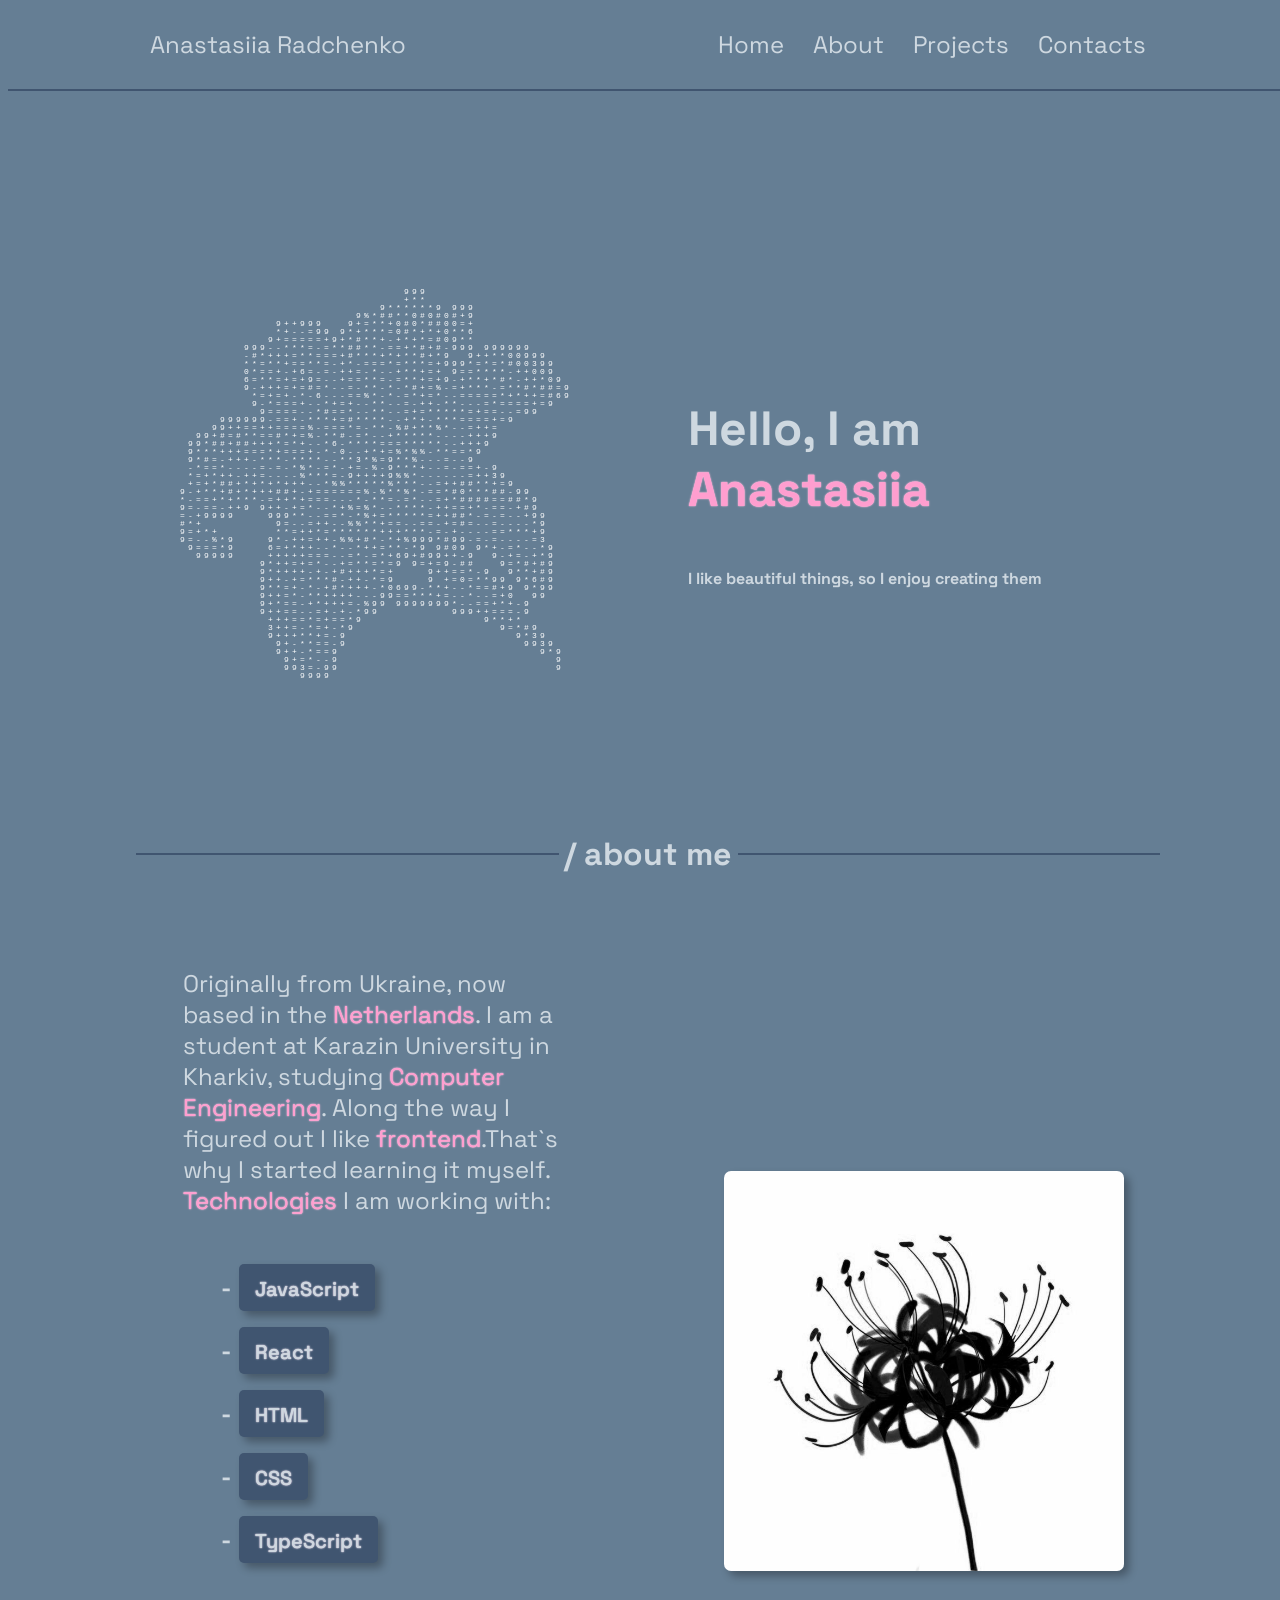
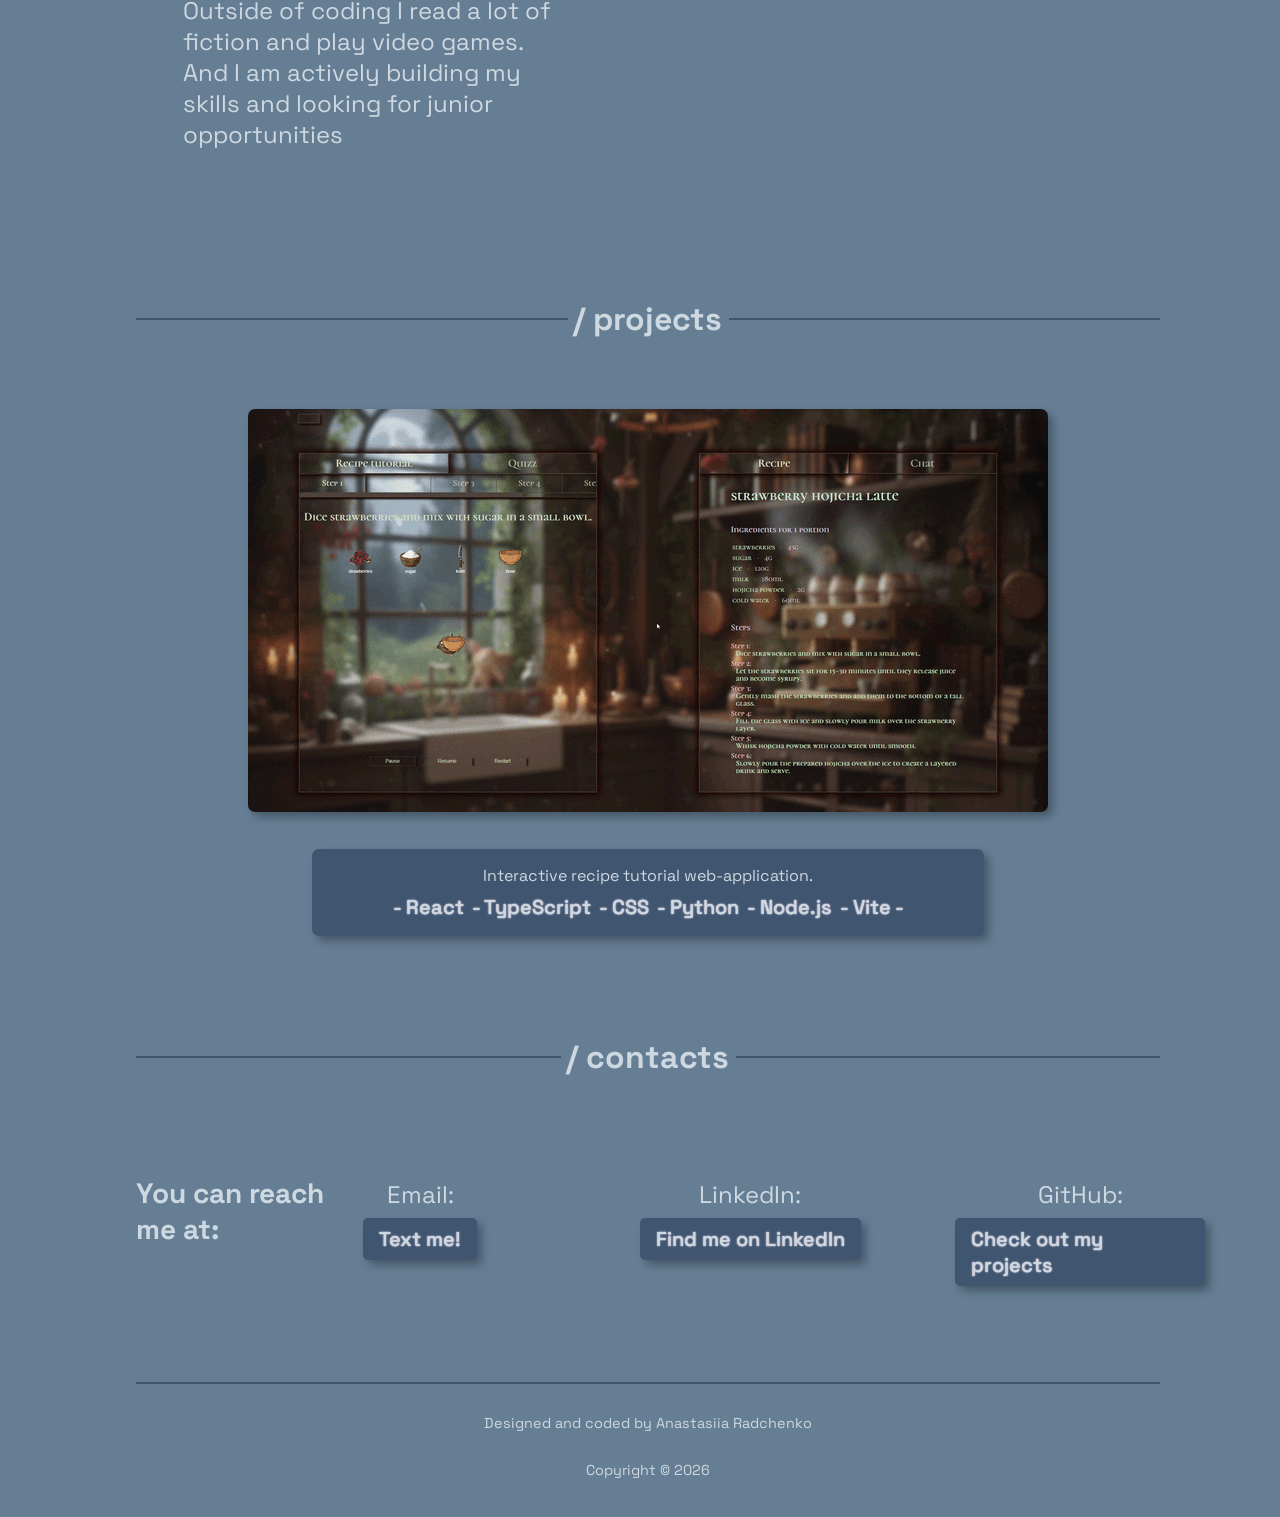
==== index.html @ d1edc405 "rename main.html to index.html for hosting" ====
<!DOCTYPE html>
<html lang="en">
<head>
    <meta charset="UTF-8">
    <meta name="viewport" content="width=device-width, initial-scale=1.0">
    <title>Anastasiia</title>
    <link rel="stylesheet" href="/styles.css">
    <link rel="preconnect" href="https://fonts.googleapis.com">
    <link rel="preconnect" href="https://fonts.gstatic.com" crossorigin>
    <link href="https://fonts.googleapis.com/css2?family=Space+Grotesk:wght@300..700&display=swap" rel="stylesheet">
</head>
<body>
    <div class="navigation">
        <nav class="navbar">
            <ul>
                <li class="name"><a href="./main.html">Anastasiia Radchenko</a></li>
                <li><a href="#home">Home</a></li>
                <li><a href="#about">About</a></li>
                <li><a href="#projects">Projects</a></li>
                <li><a href="#contacts">Contacts</a></li>
            </ul>
        </nav>
    </div>

    <div class="app">
        <div class="home" id="home">
            <div class="home-something">
                <canvas id="myCanvas" class="canvas" style="width: 400px; height: 400px; cursor: crosshair; touch-action: none" width="400" height="400"></canvas>
            </div>
            <div class="home-intro">
                <h1>Hello, I am <span class="highlight">Anastasiia</span></h1>
                <p>I like beautiful things, so I enjoy creating them</p>
            </div>
        </div>

        <div id="about" class="about">
            <div class="section-name">
                <h1>/ about me</h1>
            </div>
            <div class="about-content">
                <div class="about-text">
                    <p>Originally from Ukraine, now based in the <span class="highlight">Netherlands</span>. I am a student at Karazin University
                    in Kharkiv, studying <span class="highlight">Computer Engineering</span>.
                    Along the way I figured out I like <span class="highlight">frontend</span>.That`s why I started learning it myself.
                    <span class="highlight">Technologies</span> I am working with:
                    <ul class="techs">
                        <li><span class="dash">-</span><span class="tech-span"><span class="highlight-subtle">JavaScript</span></span></li>
                        <li><span class="dash">-</span><span class="tech-span"><span class="highlight-subtle">React</span></span></li>
                        <li><span class="dash">-</span><span class="tech-span"><span class="highlight-subtle">HTML</span></span></li>
                        <li><span class="dash">-</span><span class="tech-span"><span class="highlight-subtle">CSS</span></span></li>
                        <li><span class="dash">-</span><span class="tech-span"><span class="highlight-subtle">TypeScript</span></span></li>
                    </ul>
                    Outside of coding I read a lot of fiction and play video games.
                    And I am actively building my skills and looking for junior opportunities</p>
                </div>
                <div class="about-photo-container">
                    <img src="/examplephoto.jpg" alt="Photo of Anastasiia" class="about-photo">
                </div>
            </div>
        </div>

        <div id="projects" class="projects">
            <div class="section-name">
                <h1>/ projects</h1>
            </div>
            <div class="card-container">
                <div class="media-carousel">
                    <img src="/project1.gif" alt="Project 1" class="project-media" onClick="openGithubProject()">
                </div>
                <div class="project-card">
                    <span class="project-title">Interactive recipe tutorial web-application.</span>
                    <div class="used-techs">
                        <span class="highlight-subtle">- React</span>
                        <span class="highlight-subtle">- TypeScript</span>
                        <span class="highlight-subtle">- CSS</span>
                        <span class="highlight-subtle">- Python</span>
                        <span class="highlight-subtle">- Node.js</span>
                        <span class="highlight-subtle">- Vite -</span>
                    </div>  
                </div>
            </div>
        </div>

        <div id="contacts" class="contacts">
            <div class="section-name">
                <h1>/ contacts</h1>
            </div>
            <div class="contact-info">
                <h3>You can reach me at:</h3>
                <ul class="contact-list">
                    <li>Email: <span class="highlight-subtle" onClick="openEmail()">Text me!</span></li>
                    <li>LinkedIn: <span class="highlight-subtle" onClick="openLinkedin()">Find me on LinkedIn</span></li>
                    <li>GitHub: <span class="highlight-subtle" onClick="openGithub()">Check out my projects</span></li>
                </ul>
            </div>
        </div>
        <div class="footer">
            <div class="footer-content">
                <p>Designed and coded by Anastasiia Radchenko</p>
                <p>Copyright © 2026</p>
            </div>
        </div>
    </div>

    <script src="/canvas.js"></script>
    <script src="/script.js"></script>
</body>
</html>
---- styles.css ----
body {
    display: flex;
    justify-content: center;
    width: 100%;
    background-color: rgb(101, 126, 148);
    color: rgb(206, 216, 224);
    overflow-y: auto;
    overflow-x: hidden;
    font-family: 'Space Grotesk', sans-serif;
}

html {
    scroll-behavior: smooth;
}

.app {
    display: flex;
    flex-direction: column;
    width: 80%;
    padding-top: 70px;
}

.navbar {
    display: flex;
    flex-direction: row;
    justify-content: center;
    background-color:  rgb(101, 126, 148);
}

.navigation {
    justify-content: center;
    position: fixed;
    min-width: 100%;
    top: 0;
    z-index: 1000;
    margin-top: 0;
    border-bottom: solid rgb(64, 85, 112) 2px;
}

ul {
  list-style-type: none;
  margin: 0;
  padding: 1rem 0;
  display: flex;
  justify-content: center;
  width: 80%;
  margin: 0 auto;
}

ul li a {
    display: block;
    color: rgb(206, 216, 224);
    padding: 0.8rem 0.9rem;
    text-decoration: none;
    font-size: 1.5rem;
}

ul li a:hover {
    color: rgb(62, 88, 109);
}

li.name {
    margin-right: auto;
}

li.name a{
    display: flex;
    justify-content: flex-start;
    color: rgb(206, 216, 224);
}

.section-name {
    width: 100%;
    margin-bottom: 3rem;
    margin-top: 5rem;
}

.section-name h1 {
    display: flex;
    align-items: center;
}

.section-name h1::before{
    content: "";
    flex: 1;
    border-top: solid rgb(64, 85, 112) 2px;
    margin-right: 5px;
}

.section-name h1::after{
    content: "";
    flex: 1;
    border-top: solid rgb(64, 85, 112) 2px;
    margin-left: 7px;
}

.home {
    display: grid;
    grid-template-columns: 1fr 1fr;
    column-gap: 5rem;
    flex-direction: row;
    margin-top: 10rem;
    align-items: center;
    min-height: 55vh;
}

.home h1 {
    font-size: 3rem;
    font-weight: 900;
}

.home-intro {
    display: flex;
    flex-direction: column;
    align-items: start;
    justify-content: center;
    font-weight: 700;
}

.home-something {
    display: flex;
    justify-content: center;
    align-items: center;
}

.about {
    display: flex;
    justify-content: center;
    flex-direction: column;
    align-items: center;
}

.about-content {
    display: grid;
    grid-template-columns: 1fr;
    row-gap: 1.5rem;
    width: 100%;
    align-items: center;
}

.about-text {
    display: flex;
    order: 1; 
    width: 100%; 
    flex-direction: column;
    align-items: center;
    justify-content: center;
    font-size: 1.5rem;
    margin: 0 auto;
}

.about-photo-container {
    order: -1; 
    width: 100%;
    display: flex;
    justify-content: center;    
    align-items: center;
}

.about-photo {
    width: 100%;
    max-width: 400px;
    height: auto;
    aspect-ratio: 1 / 1;
    border-radius: 7px;
    box-shadow: 5px 5px 8px rgba(0, 0, 0, 0.3);
}

.about-photo:hover {
    transform: scale(1.05);
    transition: transform 0.3s ease;
}

.techs {
    display: flex;
    flex-direction: column;
    justify-content: center;
    flex-wrap: wrap;
    margin-top: 0.5rem;
}

.techs li {
    margin-bottom: 1rem;
    display: flex;
    flex-direction: row;
}

.tech-span {
    background-color: rgb(64, 85, 112);
    padding: 0.5rem 1rem;
    border-radius: 5px;
    box-shadow: 5px 5px 8px rgba(0, 0, 0, 0.3);
}

.dash {
    font-weight: 900;
    background-color: transparent;
    display: flex;
    align-items: center;
    margin-right: 0.5rem;
}

.card-container {
    display: flex;
    flex-direction: column;
    gap: 2rem;
    justify-content: center;
    align-items: center;
}

.projects {
    display: flex;
    flex-direction: column;
    align-items: center;
    justify-content: flex-end;
}

.project-card {
    width: 80%;
    height: auto;
    background-color: rgb(64, 85, 112);
    border-radius: 7px;
    box-shadow: 5px 5px 8px rgba(0, 0, 0, 0.3);
    padding: 1rem;
    display: flex;
    align-items: center;
    flex-direction: column;
}

.project-media {
    width: 100%;
    border-radius: 7px;
    box-shadow: 5px 5px 8px rgba(0, 0, 0, 0.3);
}

.project-media:hover {
    transform: scale(1.05);
    transition: transform 0.3s ease;
    cursor: pointer;
}

.used-techs {
    display: flex;
    flex-direction: row;
    flex-wrap: wrap;
    gap: 0.5rem;
    justify-content: center;
    margin-top: 0.5rem;
}

.contacts {
    display: flex;
    flex-direction: column;
    align-items: center;
    justify-content: center;
    width: 100%;
    margin-bottom: 5rem;
}

.contact-info {
    display: flex;
    font-size: 1.5rem;
}

.contact-list {
    display: flex;
    flex-direction: row;
    gap: 5rem;
    justify-content: center;
    margin-top: 1rem;
}

.contact-list li {
    display: flex;
    flex-direction: column;
    align-items: center;
    min-width: 250px;
}

.contact-list li span {
    background-color: rgb(64, 85, 112);
    padding: 0.5rem 1rem;
    border-radius: 5px;
    box-shadow: 5px 5px 8px rgba(0, 0, 0, 0.3);
    margin-top: 0.5rem;
    cursor: pointer;
}

.contact-list li span:hover {
    transform: scale(1.05);
    transition: transform 0.3s ease;
}

.footer {
    display: flex;
    flex-direction: column;
    align-items: center;
    font-size: 0.9rem;
    border-top: solid rgb(64, 85, 112) 2px;
}

.footer-content {
    display: flex;
    flex-direction: column;
    align-items: center;
    padding: 1rem 0;
}

.canvas {
    background-color: transparent;
}

.highlight {
    color: rgb(255, 158, 207);
    text-shadow: 0 0 2px rgb(255, 187, 221), 0 0 1px rgb(255, 187, 221);
}

.highlight-subtle {
    color: rgb(206, 216, 224);
    text-shadow: 0 0 2px rgb(211, 221, 229), 0 0 1px rgb(255, 187, 221);
    font-weight: 500;
    font-size: 1.25rem;
}

@media (max-width: 768px) {
  .app {
    width: 90%;
  }

  .home {
    grid-template-columns: 1fr;
    row-gap: 2rem;
    margin-top: 6rem;
    min-height: auto; 
  }

  ul {
    width: 95%;
    flex-wrap: wrap;
    gap: 0.3rem;
  }

  ul li a {
    padding: 0.5rem 0.5rem;
    font-size: 1.1rem;
  }

  .home h1 {
    font-size: 2.2rem;
  }

  .contact-list {
    flex-direction: column;
    gap: 1.5rem;
  }

  .contact-list li {
    min-width: auto;
    width: 100%;
  }

  .contact-info {
    font-size: 1.2rem;
    text-align: center;
  }
}

@media (max-width: 480px) {

  .app {
    width: 92%;
    padding-top: 60px;
  }

  ul {
    width: 95%;
    flex-wrap: wrap;
    gap: 0.3rem;
  }

  ul li a {
    padding: 0.5rem 0.5rem;
    font-size: 1rem;
  }

  .home h1 {
    font-size: 1.7rem;
  }

  .project-card {
    width: 92%;
    padding: 0.75rem;
  }

  .contact-list {
    flex-direction: column;
    gap: 1.5rem;
  }

  .contact-list li {
    min-width: auto;
    width: 100%;
  }

  .contact-info {
    font-size: 1.1rem;
    text-align: center;
  }
}

@media (min-width: 1200px) {

  .about-content {
    grid-template-columns: 1fr 1fr;
    column-gap: 5rem;
    row-gap: 0;
  }

  .about-text {
    order: 0;
    grid-column: 1;
    width: 80%;
    margin: 0 auto;
  }

  .about-photo-container {
    order: 0;
    grid-column: 2;
  }

  .about-photo {
    width: 400px;
    height: 400px;
  }
}
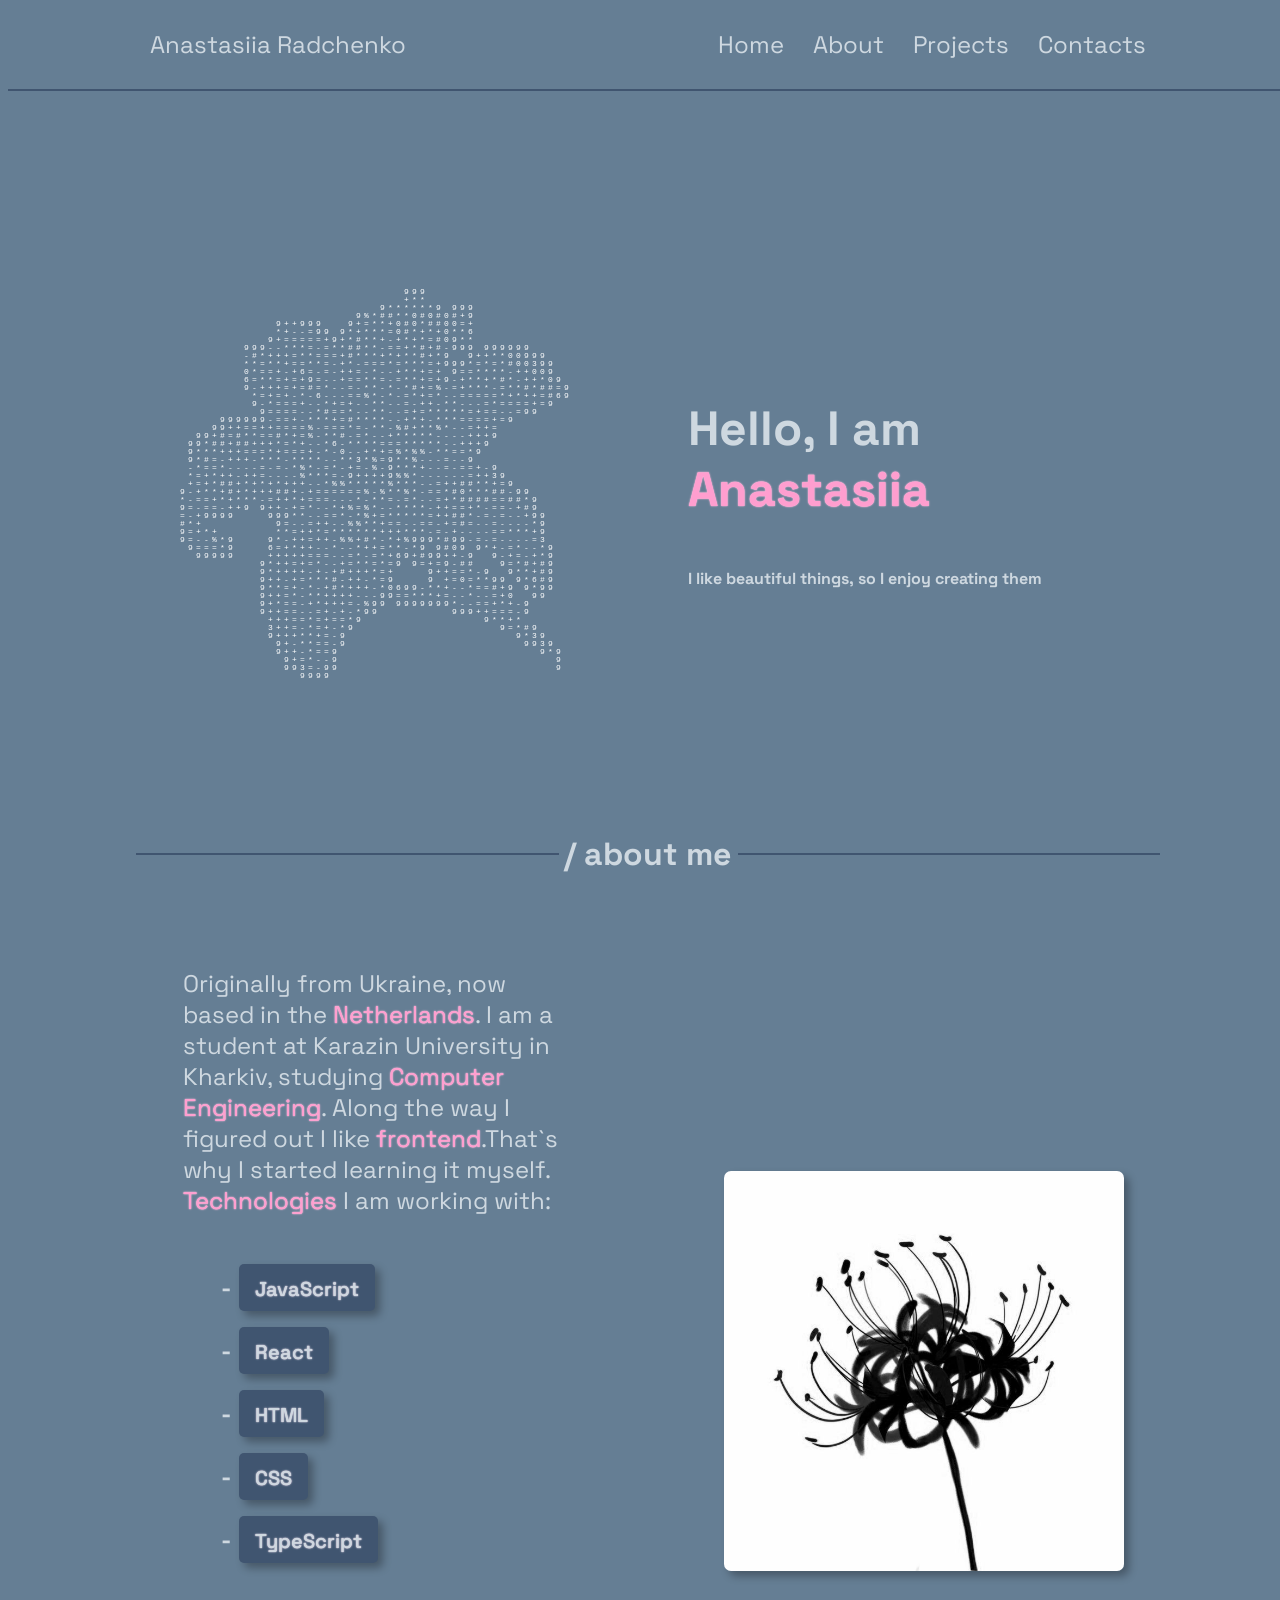
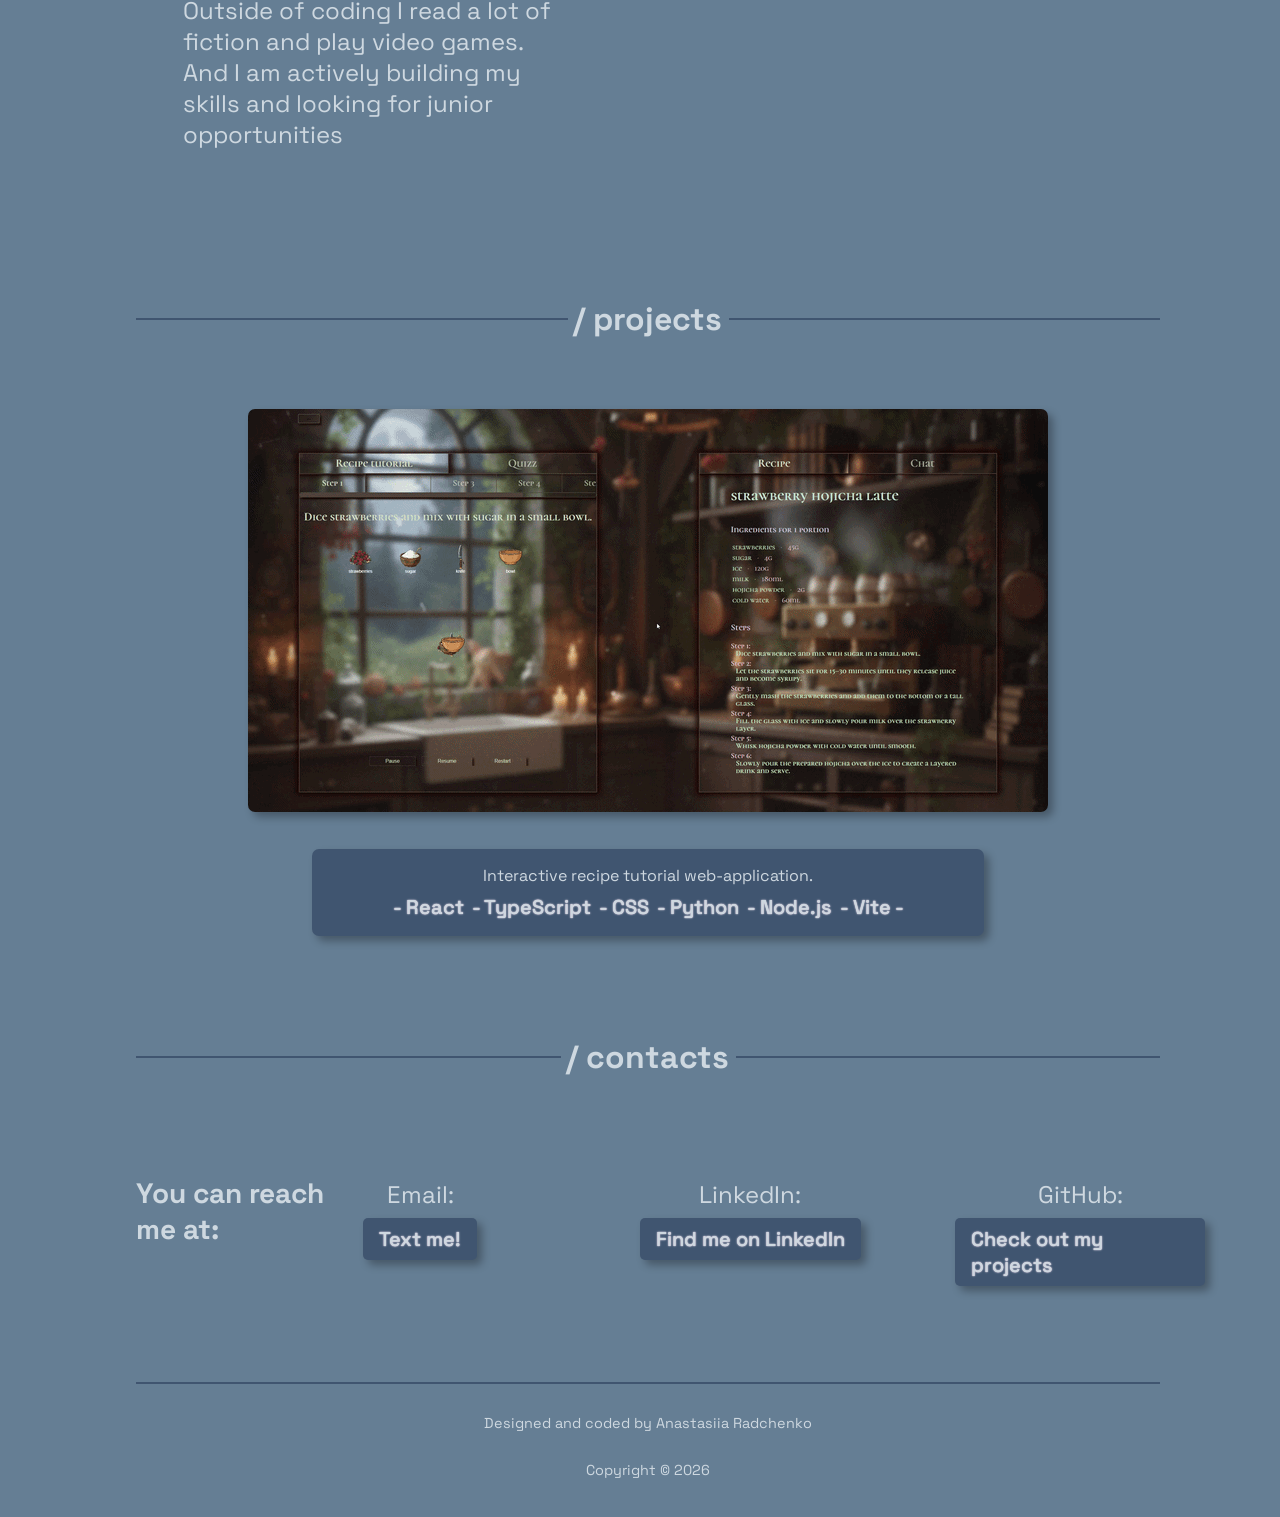
==== commit e7772e0a: "fix mobile scroll blocked by canvas, add touch support, fix NaN bug" ====
--- a/index.html
+++ b/index.html
@@ -13,7 +13,7 @@
     <div class="navigation">
         <nav class="navbar">
             <ul>
-                <li class="name"><a href="./main.html">Anastasiia Radchenko</a></li>
+                <li class="name"><a href="./index.html">Anastasiia Radchenko</a></li>
                 <li><a href="#home">Home</a></li>
                 <li><a href="#about">About</a></li>
                 <li><a href="#projects">Projects</a></li>
@@ -25,7 +25,7 @@
     <div class="app">
         <div class="home" id="home">
             <div class="home-something">
-                <canvas id="myCanvas" class="canvas" style="width: 400px; height: 400px; cursor: crosshair; touch-action: none" width="400" height="400"></canvas>
+                <canvas id="myCanvas" class="canvas" style="width: min(400px, 85vw); height: min(400px, 85vw); cursor: crosshair;" width="400" height="400"></canvas>
             </div>
             <div class="home-intro">
                 <h1>Hello, I am <span class="highlight">Anastasiia</span></h1>
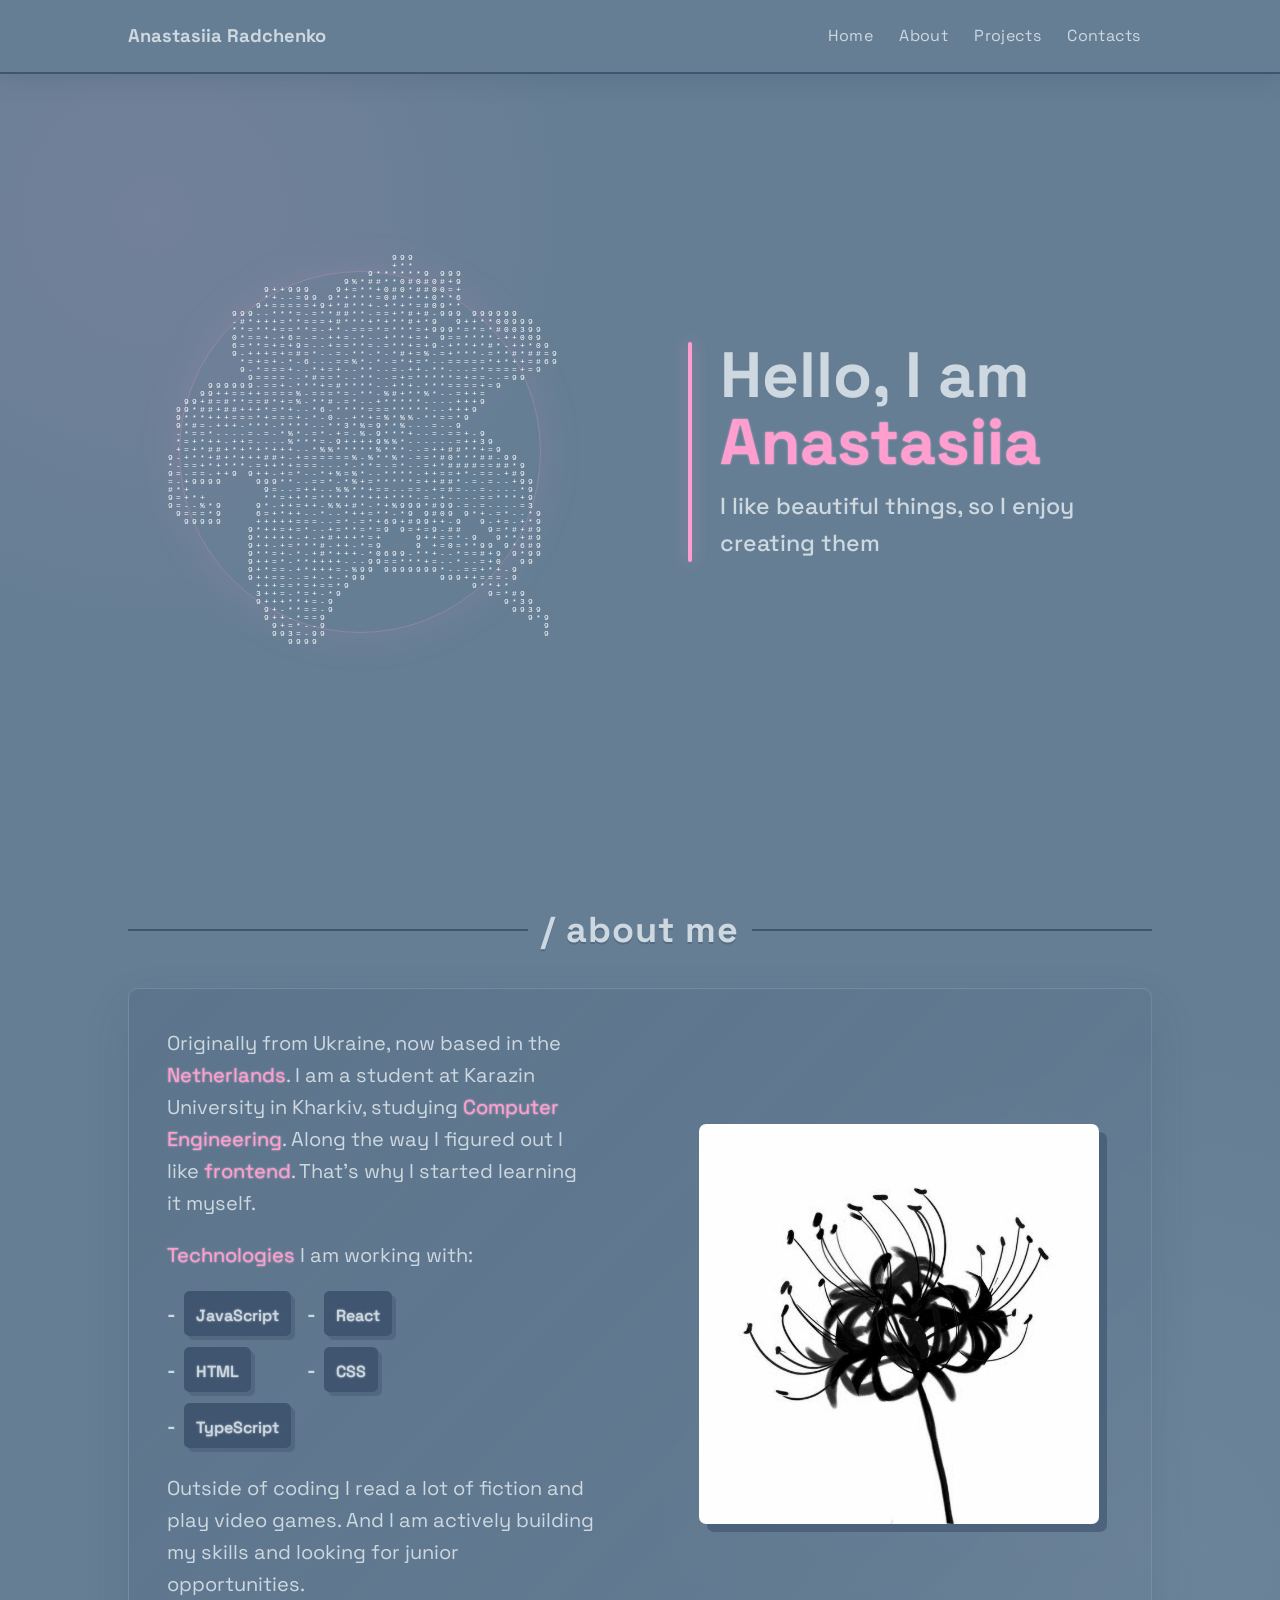
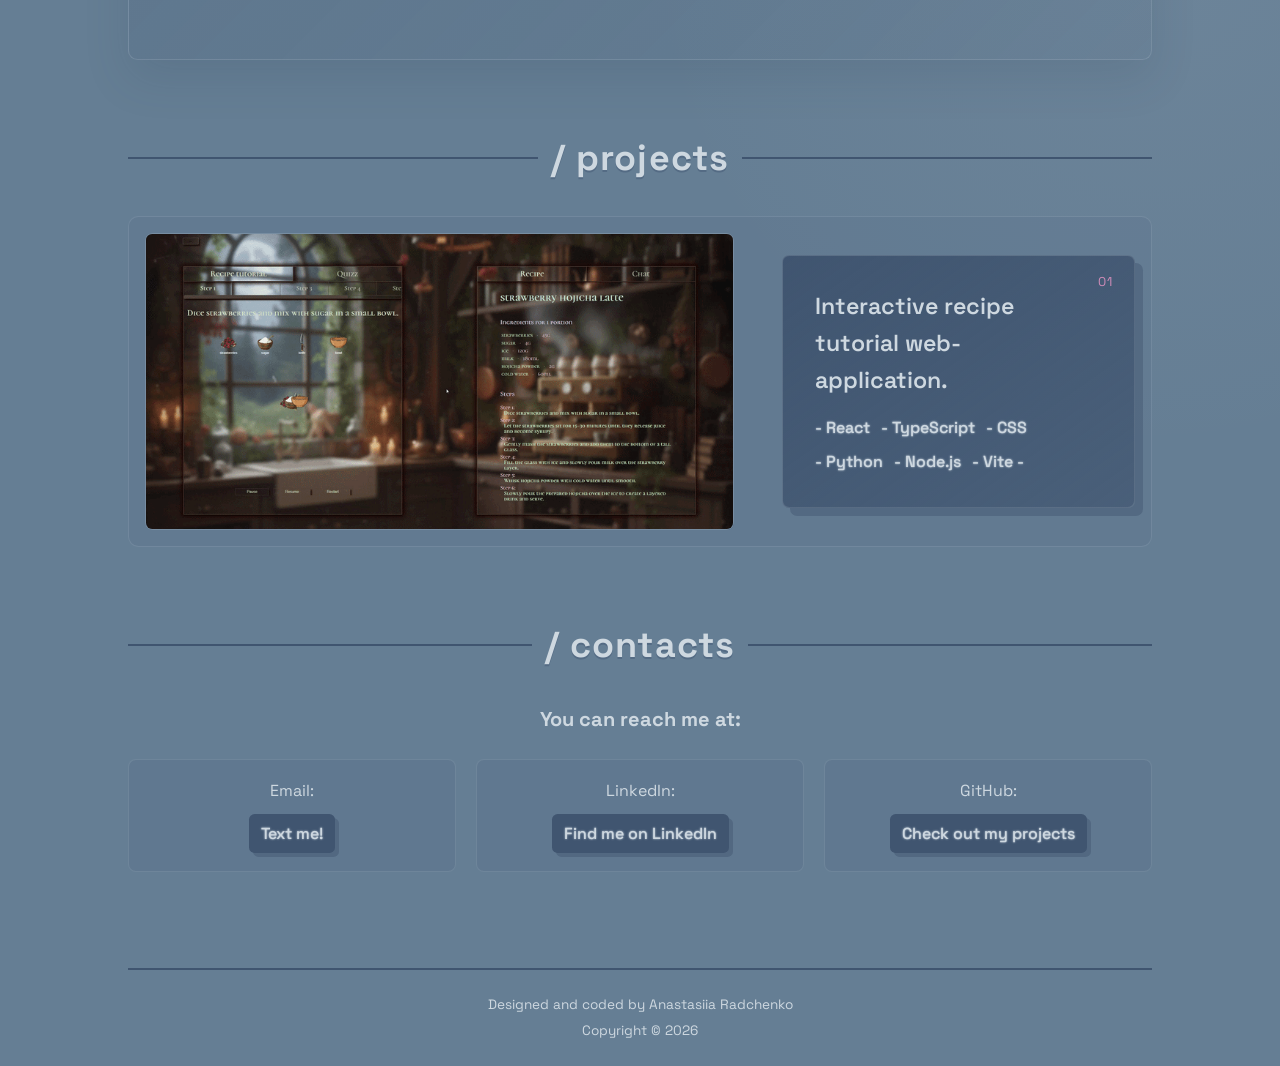
==== commit 32f60882: "make minor design tweaks" ====
--- a/index.html
+++ b/index.html
@@ -3,16 +3,18 @@
 <head>
     <meta charset="UTF-8">
     <meta name="viewport" content="width=device-width, initial-scale=1.0">
-    <title>Anastasiia</title>
-    <link rel="stylesheet" href="/styles.css">
+    <meta name="description" content="Portfolio of Anastasiia Radchenko, a frontend-focused computer engineering student based in the Netherlands.">
+    <title>Anastasiia Radchenko — Frontend Developer</title>
+    <link rel="stylesheet" href="./styles.css">
     <link rel="preconnect" href="https://fonts.googleapis.com">
     <link rel="preconnect" href="https://fonts.gstatic.com" crossorigin>
     <link href="https://fonts.googleapis.com/css2?family=Space+Grotesk:wght@300..700&display=swap" rel="stylesheet">
 </head>
 <body>
-    <div class="navigation">
-        <nav class="navbar">
-            <ul>
+    <a class="skip-link" href="#main-content">Skip to content</a>
+    <header class="navigation">
+        <nav class="navbar" aria-label="Main navigation">
+            <ul class="nav-list">
                 <li class="name"><a href="./index.html">Anastasiia Radchenko</a></li>
                 <li><a href="#home">Home</a></li>
                 <li><a href="#about">About</a></li>
@@ -20,52 +22,54 @@
                 <li><a href="#contacts">Contacts</a></li>
             </ul>
         </nav>
-    </div>
+    </header>
 
     <div class="app">
-        <div class="home" id="home">
+        <main id="main-content">
+        <section class="home" id="home" aria-labelledby="home-title">
             <div class="home-something">
                 <canvas id="myCanvas" class="canvas" style="width: min(400px, 85vw); height: min(400px, 85vw); cursor: crosshair;" width="400" height="400"></canvas>
             </div>
             <div class="home-intro">
-                <h1>Hello, I am <span class="highlight">Anastasiia</span></h1>
+                <h1 id="home-title">Hello, I am <span class="highlight">Anastasiia</span></h1>
                 <p>I like beautiful things, so I enjoy creating them</p>
             </div>
-        </div>
+        </section>
 
-        <div id="about" class="about">
+        <section id="about" class="about" aria-labelledby="about-title">
             <div class="section-name">
-                <h1>/ about me</h1>
+                <h2 id="about-title">/ about me</h2>
             </div>
             <div class="about-content">
                 <div class="about-text">
                     <p>Originally from Ukraine, now based in the <span class="highlight">Netherlands</span>. I am a student at Karazin University
                     in Kharkiv, studying <span class="highlight">Computer Engineering</span>.
-                    Along the way I figured out I like <span class="highlight">frontend</span>.That`s why I started learning it myself.
-                    <span class="highlight">Technologies</span> I am working with:
-                    <ul class="techs">
+                    Along the way I figured out I like <span class="highlight">frontend</span>. That’s why I started learning it myself.</p>
+                    <p><span class="highlight">Technologies</span> I am working with:</p>
+                    <ul class="techs" aria-label="Technologies">
                         <li><span class="dash">-</span><span class="tech-span"><span class="highlight-subtle">JavaScript</span></span></li>
                         <li><span class="dash">-</span><span class="tech-span"><span class="highlight-subtle">React</span></span></li>
                         <li><span class="dash">-</span><span class="tech-span"><span class="highlight-subtle">HTML</span></span></li>
                         <li><span class="dash">-</span><span class="tech-span"><span class="highlight-subtle">CSS</span></span></li>
                         <li><span class="dash">-</span><span class="tech-span"><span class="highlight-subtle">TypeScript</span></span></li>
                     </ul>
-                    Outside of coding I read a lot of fiction and play video games.
-                    And I am actively building my skills and looking for junior opportunities</p>
+                    <p>Outside of coding I read a lot of fiction and play video games. And I am actively building my skills and looking for junior opportunities.</p>
                 </div>
                 <div class="about-photo-container">
-                    <img src="/examplephoto.jpg" alt="Photo of Anastasiia" class="about-photo">
+                    <img src="./examplephoto.jpg" alt="Photo of Anastasiia" class="about-photo">
                 </div>
             </div>
-        </div>
+        </section>
 
-        <div id="projects" class="projects">
+        <section id="projects" class="projects" aria-labelledby="projects-title">
             <div class="section-name">
-                <h1>/ projects</h1>
+                <h2 id="projects-title">/ projects</h2>
             </div>
             <div class="card-container">
                 <div class="media-carousel">
-                    <img src="/project1.gif" alt="Project 1" class="project-media" onClick="openGithubProject()">
+                    <button class="media-button" type="button" onclick="openGithubProject()" aria-label="Open the interactive recipe project on GitHub">
+                        <img src="./project1.gif" alt="Preview of the interactive recipe tutorial web application" class="project-media">
+                    </button>
                 </div>
                 <div class="project-card">
                     <span class="project-title">Interactive recipe tutorial web-application.</span>
@@ -79,21 +83,22 @@
                     </div>  
                 </div>
             </div>
-        </div>
+        </section>
 
-        <div id="contacts" class="contacts">
+        <section id="contacts" class="contacts" aria-labelledby="contacts-title">
             <div class="section-name">
-                <h1>/ contacts</h1>
+                <h2 id="contacts-title">/ contacts</h2>
             </div>
             <div class="contact-info">
                 <h3>You can reach me at:</h3>
                 <ul class="contact-list">
-                    <li>Email: <span class="highlight-subtle" onClick="openEmail()">Text me!</span></li>
-                    <li>LinkedIn: <span class="highlight-subtle" onClick="openLinkedin()">Find me on LinkedIn</span></li>
-                    <li>GitHub: <span class="highlight-subtle" onClick="openGithub()">Check out my projects</span></li>
+                    <li>Email: <button class="contact-action highlight-subtle" type="button" onclick="openEmail()">Text me!</button></li>
+                    <li>LinkedIn: <button class="contact-action highlight-subtle" type="button" onclick="openLinkedin()">Find me on LinkedIn</button></li>
+                    <li>GitHub: <button class="contact-action highlight-subtle" type="button" onclick="openGithub()">Check out my projects</button></li>
                 </ul>
             </div>
-        </div>
+        </section>
+        </main>
         <div class="footer">
             <div class="footer-content">
                 <p>Designed and coded by Anastasiia Radchenko</p>
@@ -102,7 +107,7 @@
         </div>
     </div>
 
-    <script src="/canvas.js"></script>
-    <script src="/script.js"></script>
+    <script src="./canvas.js"></script>
+    <script src="./script.js"></script>
 </body>
 </html>
--- a/styles.css
+++ b/styles.css
@@ -1,435 +1,51 @@
-body {
-    display: flex;
-    justify-content: center;
-    width: 100%;
-    background-color: rgb(101, 126, 148);
-    color: rgb(206, 216, 224);
-    overflow-y: auto;
-    overflow-x: hidden;
-    font-family: 'Space Grotesk', sans-serif;
+:root{--ink:rgb(206,216,224);--muted-blue:rgb(101,126,148);--deep-blue:rgb(64,85,112);--pink:rgb(255,158,207);--page-width:1120px}
+*{box-sizing:border-box}
+html{scroll-behavior:smooth}
+body{margin:0;min-width:320px;overflow-x:hidden;background:var(--muted-blue);color:var(--ink);font-family:'Space Grotesk',sans-serif;line-height:1.6}
+a,button{font:inherit}a{color:inherit}
+.skip-link{position:fixed;z-index:1100;top:-4rem;left:1rem;padding:.55rem .8rem;border-radius:.35rem;background:var(--pink);color:var(--deep-blue);font-weight:700;transition:top .2s ease}.skip-link:focus{top:1rem}
+.navigation{position:fixed;z-index:1000;top:0;width:100%;border-bottom:2px solid var(--deep-blue);background:rgba(101,126,148,.96);backdrop-filter:blur(8px)}
+.navbar{width:min(var(--page-width),calc(100% - 2rem));margin:0 auto}.nav-list{display:flex;align-items:center;gap:.25rem;min-height:4.5rem;margin:0;padding:.5rem 0;list-style:none}.nav-list li{margin:0}.nav-list .name{margin-right:auto}.nav-list a{display:block;padding:.55rem .7rem;border-radius:.35rem;color:var(--ink);font-size:1rem;text-decoration:none}.nav-list .name a{padding-left:0;font-weight:700;font-size:1.15rem}.nav-list a:hover,.nav-list a:focus-visible{color:var(--deep-blue);background:rgba(206,216,224,.25)}
+.app{width:min(var(--page-width),calc(100% - 2rem));margin:0 auto;padding-top:4.5rem}main>section{scroll-margin-top:5.5rem}
+.home{display:grid;grid-template-columns:minmax(280px,1fr) minmax(280px,1fr);gap:clamp(2rem,8vw,6rem);align-items:center;min-height:min(760px,calc(100vh - 4.5rem));padding:4rem 0}.home-something{display:flex;justify-content:center;align-items:center}.canvas{display:block;max-width:100%;background:transparent}.home-intro{max-width:32rem}.home h1{margin:0 0 .75rem;font-size:clamp(2.25rem,5vw,4.25rem);line-height:1.05;font-weight:700}.home p{margin:0;font-size:clamp(1.1rem,2vw,1.45rem);font-weight:500}
+.section-name{display:flex;align-items:center;gap:.8rem;margin:5rem 0 2.5rem}.section-name:before,.section-name:after{content:'';height:2px;flex:1;background:var(--deep-blue)}.section-name h2{flex:0 0 auto;margin:0;font-size:clamp(1.6rem,3vw,2.25rem);line-height:1}
+.about-content{display:grid;grid-template-columns:1fr 1fr;gap:clamp(2rem,7vw,6rem);align-items:center}.about-text{font-size:clamp(1.05rem,1.7vw,1.25rem)}.about-text p{margin:0 0 1.25rem}.about-photo-container{display:flex;justify-content:center}.about-photo{display:block;width:min(100%,400px);aspect-ratio:1;object-fit:cover;border-radius:.45rem;box-shadow:8px 8px 0 rgba(64,85,112,.65);transition:transform .3s ease}.about-photo:hover{transform:translate(-3px,-3px)}
+.techs{display:grid;grid-template-columns:repeat(2,minmax(0,max-content));gap:.7rem 1rem;margin:.25rem 0 1.5rem;padding:0;list-style:none}.techs li{display:flex;align-items:center;margin:0}.dash{margin-right:.5rem;font-weight:900}.tech-span,.contact-action{display:inline-block;padding:.4rem .75rem;border:0;border-radius:.35rem;background:var(--deep-blue);box-shadow:4px 4px 0 rgba(64,85,112,.45)}
+.card-container{display:grid;grid-template-columns:minmax(0,1.25fr) minmax(260px,.75fr);gap:clamp(1.25rem,4vw,3rem);align-items:center}.media-carousel{min-width:0}.media-button{display:block;width:100%;padding:0;border:0;border-radius:.45rem;background:transparent;cursor:pointer}.project-media{display:block;width:100%;border-radius:.45rem;box-shadow:8px 8px 0 rgba(64,85,112,.65);transition:transform .3s ease}.media-button:hover .project-media,.media-button:focus-visible .project-media{transform:translate(-3px,-3px)}.project-card{padding:clamp(1.25rem,3vw,2rem);border-radius:.45rem;background:var(--deep-blue);box-shadow:8px 8px 0 rgba(64,85,112,.45)}.project-title{display:block;font-size:clamp(1.15rem,2vw,1.45rem);font-weight:600}.used-techs{display:flex;flex-wrap:wrap;gap:.5rem .7rem;margin-top:1rem}
+.contacts{margin-bottom:6rem}.contact-info{text-align:center}.contact-info h3{margin:0 0 1.5rem;font-size:1.25rem}.contact-list{display:grid;grid-template-columns:repeat(3,1fr);gap:1.25rem;margin:0;padding:0;list-style:none}.contact-list li{display:flex;flex-direction:column;align-items:center;gap:.65rem;min-width:0}.contact-action{cursor:pointer}.contact-action:hover,.contact-action:focus-visible{transform:translate(-2px,-2px)}
+.footer{padding:1.25rem 0;border-top:2px solid var(--deep-blue);text-align:center;font-size:.85rem}.footer-content p{margin:.25rem 0}.highlight{color:var(--pink);text-shadow:0 0 2px rgb(255,187,221)}.highlight-subtle{color:var(--ink);text-shadow:0 0 2px rgb(211,221,229);font-size:1rem;font-weight:500}
+@media (max-width:800px){.nav-list{flex-wrap:wrap;justify-content:center;min-height:0}.nav-list .name{width:100%;margin:0;text-align:center}.nav-list .name a{padding:.15rem}.app{padding-top:6.8rem}.home{grid-template-columns:1fr;min-height:auto;padding:3rem 0 1rem;text-align:center}.home-intro{max-width:none}.about-content,.card-container{grid-template-columns:1fr}.about-photo-container{order:-1}.about-text{max-width:42rem;margin:0 auto}.project-card{width:100%}}
+@media (max-width:520px){.navbar,.app{width:min(100% - 1.5rem,var(--page-width))}.nav-list{gap:0}.nav-list a{padding:.35rem .45rem;font-size:.9rem}.section-name{margin:4rem 0 2rem;gap:.5rem}.techs{grid-template-columns:1fr}.contact-list{grid-template-columns:1fr;gap:1rem}.contacts{margin-bottom:4rem}}
+@media (prefers-reduced-motion:reduce){html{scroll-behavior:auto}*,*::before,*::after{transition-duration:.01ms!important}}
+
+/* Desktop composition: keep the site intentionally airy with 10% margins. */
+@media (min-width:801px){
+  .navbar,.app{width:80%}
+  .home-intro{position:relative;padding:2.5rem 0 2.5rem 2rem}
+  .home-intro:before{content:'';position:absolute;left:0;top:2.5rem;width:4px;height:calc(100% - 5rem);border-radius:4px;background:var(--pink);box-shadow:0 0 16px rgba(255,158,207,.45)}
+  .about-content{padding:clamp(1.25rem,3vw,3rem);border:1px solid rgba(206,216,224,.18);border-radius:.6rem;background:linear-gradient(135deg,rgba(64,85,112,.2),rgba(64,85,112,.05));box-shadow:0 18px 45px rgba(44,61,82,.14)}
+  .project-card{position:relative;border:1px solid rgba(206,216,224,.16);background:linear-gradient(145deg,var(--deep-blue),rgba(64,85,112,.72))}
+  .project-card:before{content:'01';position:absolute;top:1rem;right:1.25rem;color:rgba(255,158,207,.75);font-size:.8rem;letter-spacing:.12em}
+  .project-title{padding-right:2rem}
 }
 
-html {
-    scroll-behavior: smooth;
+@media (max-width:800px){
+  .navbar,.app{width:calc(100% - 1.5rem)}
+  .home-intro{max-width:none;padding-left:0}
+  .home-intro:before{content:'';position:absolute;top:auto;bottom:0;left:15%;width:70%;height:3px;border-radius:4px;background:var(--pink);box-shadow:0 0 16px rgba(255,158,207,.45)}
+  .about-content{padding:1rem;border:1px solid rgba(206,216,224,.18);border-radius:.6rem;background:rgba(64,85,112,.12)}
 }
 
-.app {
-    display: flex;
-    flex-direction: column;
-    width: 80%;
-    padding-top: 70px;
-}
-
-.navbar {
-    display: flex;
-    flex-direction: row;
-    justify-content: center;
-    background-color:  rgb(101, 126, 148);
-}
-
-.navigation {
-    justify-content: center;
-    position: fixed;
-    min-width: 100%;
-    top: 0;
-    z-index: 1000;
-    margin-top: 0;
-    border-bottom: solid rgb(64, 85, 112) 2px;
-}
-
-ul {
-  list-style-type: none;
-  margin: 0;
-  padding: 1rem 0;
-  display: flex;
-  justify-content: center;
-  width: 80%;
-  margin: 0 auto;
-}
-
-ul li a {
-    display: block;
-    color: rgb(206, 216, 224);
-    padding: 0.8rem 0.9rem;
-    text-decoration: none;
-    font-size: 1.5rem;
-}
-
-ul li a:hover {
-    color: rgb(62, 88, 109);
-}
-
-li.name {
-    margin-right: auto;
-}
-
-li.name a{
-    display: flex;
-    justify-content: flex-start;
-    color: rgb(206, 216, 224);
-}
-
-.section-name {
-    width: 100%;
-    margin-bottom: 3rem;
-    margin-top: 5rem;
-}
-
-.section-name h1 {
-    display: flex;
-    align-items: center;
-}
-
-.section-name h1::before{
-    content: "";
-    flex: 1;
-    border-top: solid rgb(64, 85, 112) 2px;
-    margin-right: 5px;
-}
-
-.section-name h1::after{
-    content: "";
-    flex: 1;
-    border-top: solid rgb(64, 85, 112) 2px;
-    margin-left: 7px;
-}
-
-.home {
-    display: grid;
-    grid-template-columns: 1fr 1fr;
-    column-gap: 5rem;
-    flex-direction: row;
-    margin-top: 10rem;
-    align-items: center;
-    min-height: 55vh;
-}
-
-.home h1 {
-    font-size: 3rem;
-    font-weight: 900;
-}
-
-.home-intro {
-    display: flex;
-    flex-direction: column;
-    align-items: start;
-    justify-content: center;
-    font-weight: 700;
-}
-
-.home-something {
-    display: flex;
-    justify-content: center;
-    align-items: center;
-}
-
-.about {
-    display: flex;
-    justify-content: center;
-    flex-direction: column;
-    align-items: center;
-}
-
-.about-content {
-    display: grid;
-    grid-template-columns: 1fr;
-    row-gap: 1.5rem;
-    width: 100%;
-    align-items: center;
-}
-
-.about-text {
-    display: flex;
-    order: 1; 
-    width: 100%; 
-    flex-direction: column;
-    align-items: center;
-    justify-content: center;
-    font-size: 1.5rem;
-    margin: 0 auto;
-}
-
-.about-photo-container {
-    order: -1; 
-    width: 100%;
-    display: flex;
-    justify-content: center;    
-    align-items: center;
-}
-
-.about-photo {
-    width: 100%;
-    max-width: 400px;
-    height: auto;
-    aspect-ratio: 1 / 1;
-    border-radius: 7px;
-    box-shadow: 5px 5px 8px rgba(0, 0, 0, 0.3);
-}
-
-.about-photo:hover {
-    transform: scale(1.05);
-    transition: transform 0.3s ease;
-}
-
-.techs {
-    display: flex;
-    flex-direction: column;
-    justify-content: center;
-    flex-wrap: wrap;
-    margin-top: 0.5rem;
-}
-
-.techs li {
-    margin-bottom: 1rem;
-    display: flex;
-    flex-direction: row;
-}
-
-.tech-span {
-    background-color: rgb(64, 85, 112);
-    padding: 0.5rem 1rem;
-    border-radius: 5px;
-    box-shadow: 5px 5px 8px rgba(0, 0, 0, 0.3);
-}
-
-.dash {
-    font-weight: 900;
-    background-color: transparent;
-    display: flex;
-    align-items: center;
-    margin-right: 0.5rem;
-}
-
-.card-container {
-    display: flex;
-    flex-direction: column;
-    gap: 2rem;
-    justify-content: center;
-    align-items: center;
-}
-
-.projects {
-    display: flex;
-    flex-direction: column;
-    align-items: center;
-    justify-content: flex-end;
-}
-
-.project-card {
-    width: 80%;
-    height: auto;
-    background-color: rgb(64, 85, 112);
-    border-radius: 7px;
-    box-shadow: 5px 5px 8px rgba(0, 0, 0, 0.3);
-    padding: 1rem;
-    display: flex;
-    align-items: center;
-    flex-direction: column;
-}
-
-.project-media {
-    width: 100%;
-    border-radius: 7px;
-    box-shadow: 5px 5px 8px rgba(0, 0, 0, 0.3);
-}
-
-.project-media:hover {
-    transform: scale(1.05);
-    transition: transform 0.3s ease;
-    cursor: pointer;
-}
-
-.used-techs {
-    display: flex;
-    flex-direction: row;
-    flex-wrap: wrap;
-    gap: 0.5rem;
-    justify-content: center;
-    margin-top: 0.5rem;
-}
-
-.contacts {
-    display: flex;
-    flex-direction: column;
-    align-items: center;
-    justify-content: center;
-    width: 100%;
-    margin-bottom: 5rem;
-}
-
-.contact-info {
-    display: flex;
-    font-size: 1.5rem;
-}
-
-.contact-list {
-    display: flex;
-    flex-direction: row;
-    gap: 5rem;
-    justify-content: center;
-    margin-top: 1rem;
-}
-
-.contact-list li {
-    display: flex;
-    flex-direction: column;
-    align-items: center;
-    min-width: 250px;
-}
-
-.contact-list li span {
-    background-color: rgb(64, 85, 112);
-    padding: 0.5rem 1rem;
-    border-radius: 5px;
-    box-shadow: 5px 5px 8px rgba(0, 0, 0, 0.3);
-    margin-top: 0.5rem;
-    cursor: pointer;
-}
-
-.contact-list li span:hover {
-    transform: scale(1.05);
-    transition: transform 0.3s ease;
-}
-
-.footer {
-    display: flex;
-    flex-direction: column;
-    align-items: center;
-    font-size: 0.9rem;
-    border-top: solid rgb(64, 85, 112) 2px;
-}
-
-.footer-content {
-    display: flex;
-    flex-direction: column;
-    align-items: center;
-    padding: 1rem 0;
-}
-
-.canvas {
-    background-color: transparent;
-}
-
-.highlight {
-    color: rgb(255, 158, 207);
-    text-shadow: 0 0 2px rgb(255, 187, 221), 0 0 1px rgb(255, 187, 221);
-}
-
-.highlight-subtle {
-    color: rgb(206, 216, 224);
-    text-shadow: 0 0 2px rgb(211, 221, 229), 0 0 1px rgb(255, 187, 221);
-    font-weight: 500;
-    font-size: 1.25rem;
-}
-
-@media (max-width: 768px) {
-  .app {
-    width: 90%;
-  }
-
-  .home {
-    grid-template-columns: 1fr;
-    row-gap: 2rem;
-    margin-top: 6rem;
-    min-height: auto; 
-  }
-
-  ul {
-    width: 95%;
-    flex-wrap: wrap;
-    gap: 0.3rem;
-  }
-
-  ul li a {
-    padding: 0.5rem 0.5rem;
-    font-size: 1.1rem;
-  }
-
-  .home h1 {
-    font-size: 2.2rem;
-  }
-
-  .contact-list {
-    flex-direction: column;
-    gap: 1.5rem;
-  }
-
-  .contact-list li {
-    min-width: auto;
-    width: 100%;
-  }
-
-  .contact-info {
-    font-size: 1.2rem;
-    text-align: center;
-  }
-}
-
-@media (max-width: 480px) {
-
-  .app {
-    width: 92%;
-    padding-top: 60px;
-  }
-
-  ul {
-    width: 95%;
-    flex-wrap: wrap;
-    gap: 0.3rem;
-  }
-
-  ul li a {
-    padding: 0.5rem 0.5rem;
-    font-size: 1rem;
-  }
-
-  .home h1 {
-    font-size: 1.7rem;
-  }
-
-  .project-card {
-    width: 92%;
-    padding: 0.75rem;
-  }
-
-  .contact-list {
-    flex-direction: column;
-    gap: 1.5rem;
-  }
-
-  .contact-list li {
-    min-width: auto;
-    width: 100%;
-  }
-
-  .contact-info {
-    font-size: 1.1rem;
-    text-align: center;
-  }
-}
-
-@media (min-width: 1200px) {
-
-  .about-content {
-    grid-template-columns: 1fr 1fr;
-    column-gap: 5rem;
-    row-gap: 0;
-  }
-
-  .about-text {
-    order: 0;
-    grid-column: 1;
-    width: 80%;
-    margin: 0 auto;
-  }
-
-  .about-photo-container {
-    order: 0;
-    grid-column: 2;
-  }
-
-  .about-photo {
-    width: 400px;
-    height: 400px;
-  }
-}
+/* Final visual polish: more depth and clearer content groupings, without changing the animation. */
+body{background:radial-gradient(circle at 12% 8%,rgba(255,158,207,.09),transparent 28rem),radial-gradient(circle at 90% 58%,rgba(206,216,224,.07),transparent 32rem),var(--muted-blue)}
+.navigation{box-shadow:0 8px 24px rgba(44,61,82,.12)}
+.nav-list a{letter-spacing:.02em}.nav-list .name a{letter-spacing:0}
+.home-something{position:relative}.home-something:before{content:'';position:absolute;width:min(78%,360px);aspect-ratio:1;border:1px solid rgba(255,158,207,.25);border-radius:50%;box-shadow:0 0 45px rgba(255,158,207,.12);pointer-events:none}
+.canvas{position:relative;z-index:1}
+.section-name h2{color:var(--ink);letter-spacing:.03em;text-shadow:0 2px 0 rgba(64,85,112,.45)}
+.section-name h2:first-letter{color:var(--pink)}
+.tech-span,.contact-action{transition:transform .25s ease,background-color .25s ease,box-shadow .25s ease}.tech-span:hover{transform:translate(-2px,-2px);background:rgb(73,96,124);box-shadow:6px 6px 0 rgba(64,85,112,.45)}
+.card-container{padding:1rem;border:1px solid rgba(206,216,224,.14);border-radius:.65rem;background:rgba(64,85,112,.08)}
+.media-button{overflow:hidden}.project-media{border:1px solid rgba(206,216,224,.2)}
+.contact-list li{padding:1.15rem .85rem;border:1px solid rgba(206,216,224,.12);border-radius:.5rem;background:rgba(64,85,112,.12);transition:transform .25s ease,background-color .25s ease}.contact-list li:hover{transform:translateY(-3px);background:rgba(64,85,112,.22)}
+@media (max-width:800px){.home-something:before{width:min(78%,360px)}.card-container{padding:.5rem}.contact-list li:hover{transform:none}}
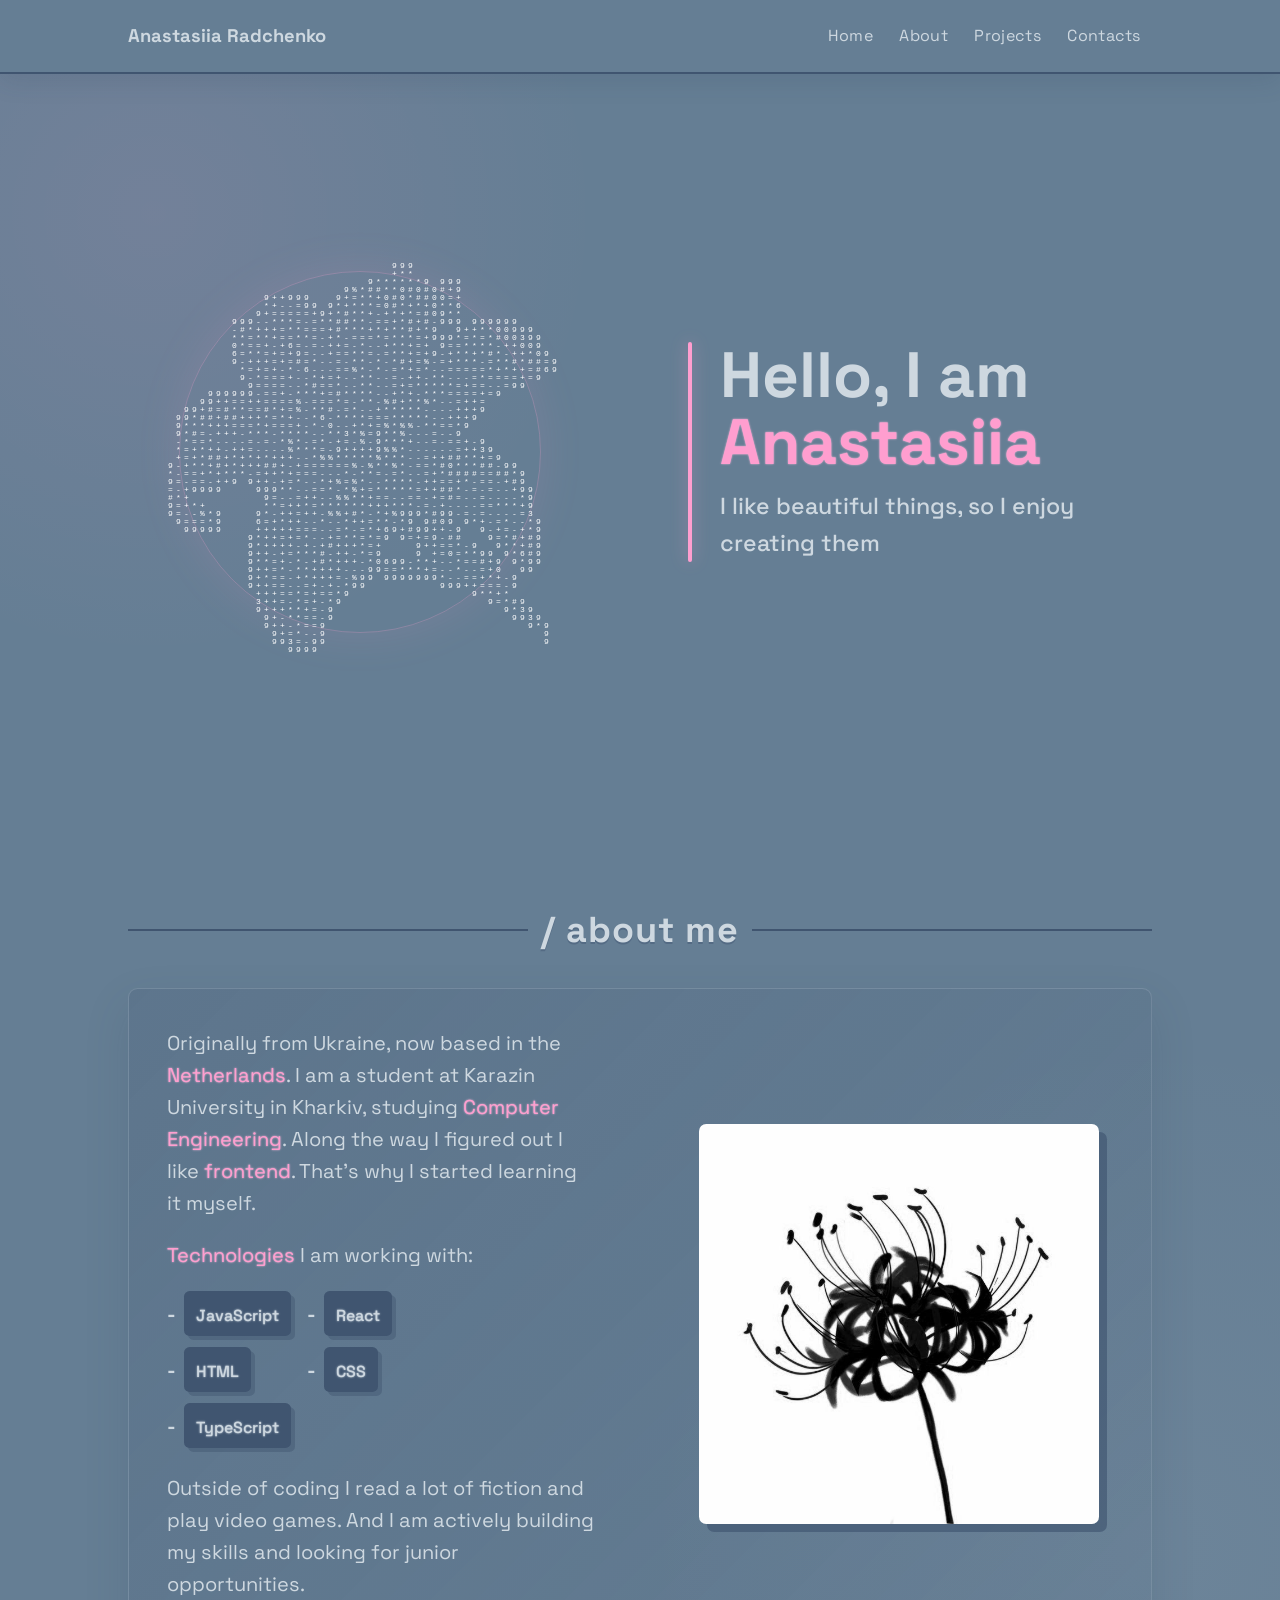
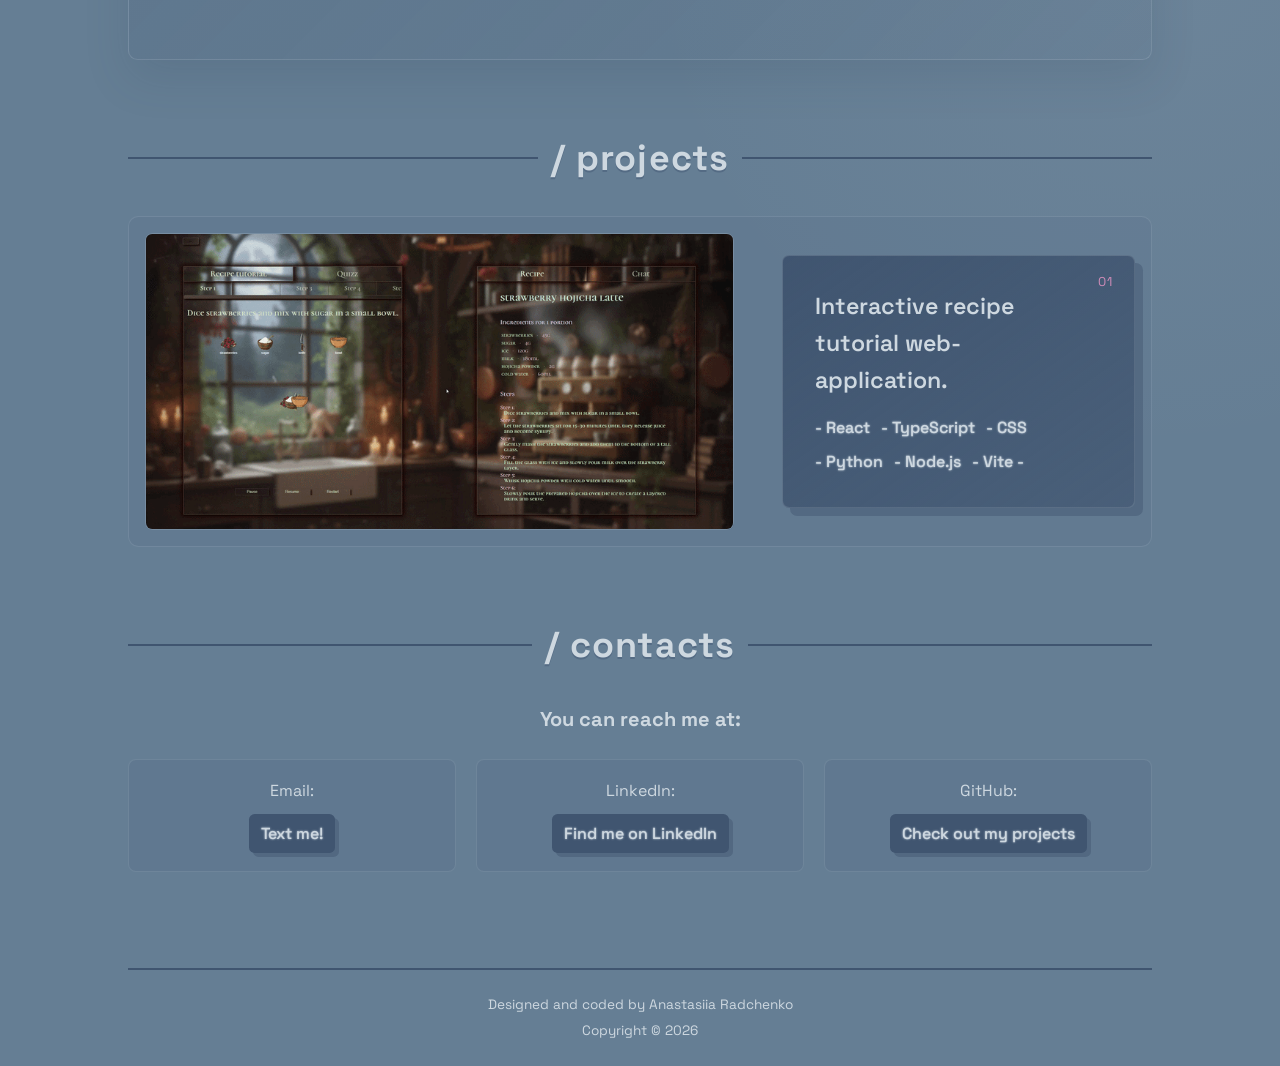
==== commit c36b10c6: "improve responsive flower interaction and mobile navigation" ====
--- a/index.html
+++ b/index.html
@@ -28,7 +28,12 @@
         <main id="main-content">
         <section class="home" id="home" aria-labelledby="home-title">
             <div class="home-something">
-                <canvas id="myCanvas" class="canvas" style="width: min(400px, 85vw); height: min(400px, 85vw); cursor: crosshair;" width="400" height="400"></canvas>
+                <div class="flower-frame">
+                    <canvas id="myCanvas" class="canvas" width="400" height="400" aria-label="A flower made from animated characters"></canvas>
+                    <button class="flower-launch" type="button" aria-haspopup="dialog" aria-controls="flower-dialog">
+                        <span aria-hidden="true">✦</span> Play with the flower
+                    </button>
+                </div>
             </div>
             <div class="home-intro">
                 <h1 id="home-title">Hello, I am <span class="highlight">Anastasiia</span></h1>
@@ -107,6 +112,20 @@
         </div>
     </div>
 
+    <dialog class="flower-dialog" id="flower-dialog" aria-labelledby="flower-dialog-title">
+        <div class="dialog-card">
+            <div class="dialog-heading">
+                <div>
+                    <p class="eyebrow">Interactive sketch</p>
+                    <h2 id="flower-dialog-title">Move your pointer through the flower</h2>
+                </div>
+                <button class="dialog-close" type="button" aria-label="Close flower interaction">×</button>
+            </div>
+            <canvas id="flower-modal-canvas" class="modal-canvas" width="520" height="520" aria-label="Interactive animated flower"></canvas>
+            <p class="dialog-hint">On touch devices, drag a finger through the characters.</p>
+        </div>
+    </dialog>
+
     <script src="./canvas.js"></script>
     <script src="./script.js"></script>
 </body>
--- a/styles.css
+++ b/styles.css
@@ -49,3 +49,21 @@
 .media-button{overflow:hidden}.project-media{border:1px solid rgba(206,216,224,.2)}
 .contact-list li{padding:1.15rem .85rem;border:1px solid rgba(206,216,224,.12);border-radius:.5rem;background:rgba(64,85,112,.12);transition:transform .25s ease,background-color .25s ease}.contact-list li:hover{transform:translateY(-3px);background:rgba(64,85,112,.22)}
 @media (max-width:800px){.home-something:before{width:min(78%,360px)}.card-container{padding:.5rem}.contact-list li:hover{transform:none}}
+
+/* The flower is a quiet preview on small screens; the dialog is the full interaction. */
+.flower-frame{position:relative;display:flex;flex-direction:column;align-items:center;gap:1rem;width:100%}
+.flower-launch{display:none;padding:.65rem 1rem;border:1px solid rgba(206,216,224,.28);border-radius:999px;background:rgba(64,85,112,.5);color:var(--ink);cursor:pointer;box-shadow:3px 3px 0 rgba(64,85,112,.45);transition:transform .2s ease,background-color .2s ease}
+.flower-launch:hover,.flower-launch:focus-visible{transform:translateY(-2px);background:var(--deep-blue)}
+.flower-launch span{margin-right:.35rem;color:var(--pink)}
+.flower-dialog{width:min(92vw,700px);padding:0;border:0;border-radius:.75rem;background:transparent;color:var(--ink)}
+.flower-dialog::backdrop{background:rgba(30,42,58,.78);backdrop-filter:blur(5px)}
+.dialog-card{padding:clamp(1.25rem,4vw,2.5rem);border:1px solid rgba(206,216,224,.2);border-radius:.75rem;background:linear-gradient(145deg,var(--muted-blue),var(--deep-blue));box-shadow:0 24px 80px rgba(30,42,58,.45)}
+.dialog-heading{display:flex;align-items:flex-start;justify-content:space-between;gap:1rem}.eyebrow{margin:0 0 .35rem;color:var(--pink);font-size:.8rem;letter-spacing:.12em;text-transform:uppercase}.dialog-heading h2{max-width:28rem;margin:0;font-size:clamp(1.25rem,3vw,2rem);line-height:1.1}.dialog-close{width:2.25rem;height:2.25rem;padding:0;border:1px solid rgba(206,216,224,.3);border-radius:50%;background:transparent;color:var(--ink);font-size:1.7rem;line-height:1;cursor:pointer}.dialog-close:hover,.dialog-close:focus-visible{background:rgba(206,216,224,.15)}.modal-canvas{display:block;width:min(100%,520px);height:auto;margin:1rem auto 0}.dialog-hint{margin:.75rem 0 0;text-align:center;font-size:.9rem;color:rgba(206,216,224,.78)}
+@media (max-width:800px){
+  .navigation{position:fixed;transition:transform .25s ease}.navigation.nav-hidden{transform:translateY(-105%)}.nav-list{padding:.65rem 0}.home-something{margin-top:1rem}.flower-launch{display:block}.home-something:before{width:min(82vw,360px)}
+  .home{padding-top:2rem}.about-content{gap:1.5rem}.about-photo{width:min(100%,300px)}.project-card{box-shadow:5px 5px 0 rgba(64,85,112,.45)}
+}
+@media (max-width:520px){.nav-list .name a{font-size:1rem}.nav-list a{font-size:.82rem}.app{padding-top:6.5rem}.home h1{font-size:clamp(2rem,10vw,3rem)}.canvas{width:min(82vw,320px);height:min(82vw,320px)}.contact-list li{padding:1rem .7rem}.dialog-card{padding:1rem}.dialog-hint{font-size:.8rem}}
+@media (hover:hover) and (pointer:fine){.flower-launch{display:none}}
+@media (prefers-reduced-motion:reduce){.flower-launch,.dialog-close,.contact-list li{transition:none}.flower-dialog::backdrop{backdrop-filter:none}}
+@media (prefers-reduced-motion:reduce){.navigation{transition:none}}
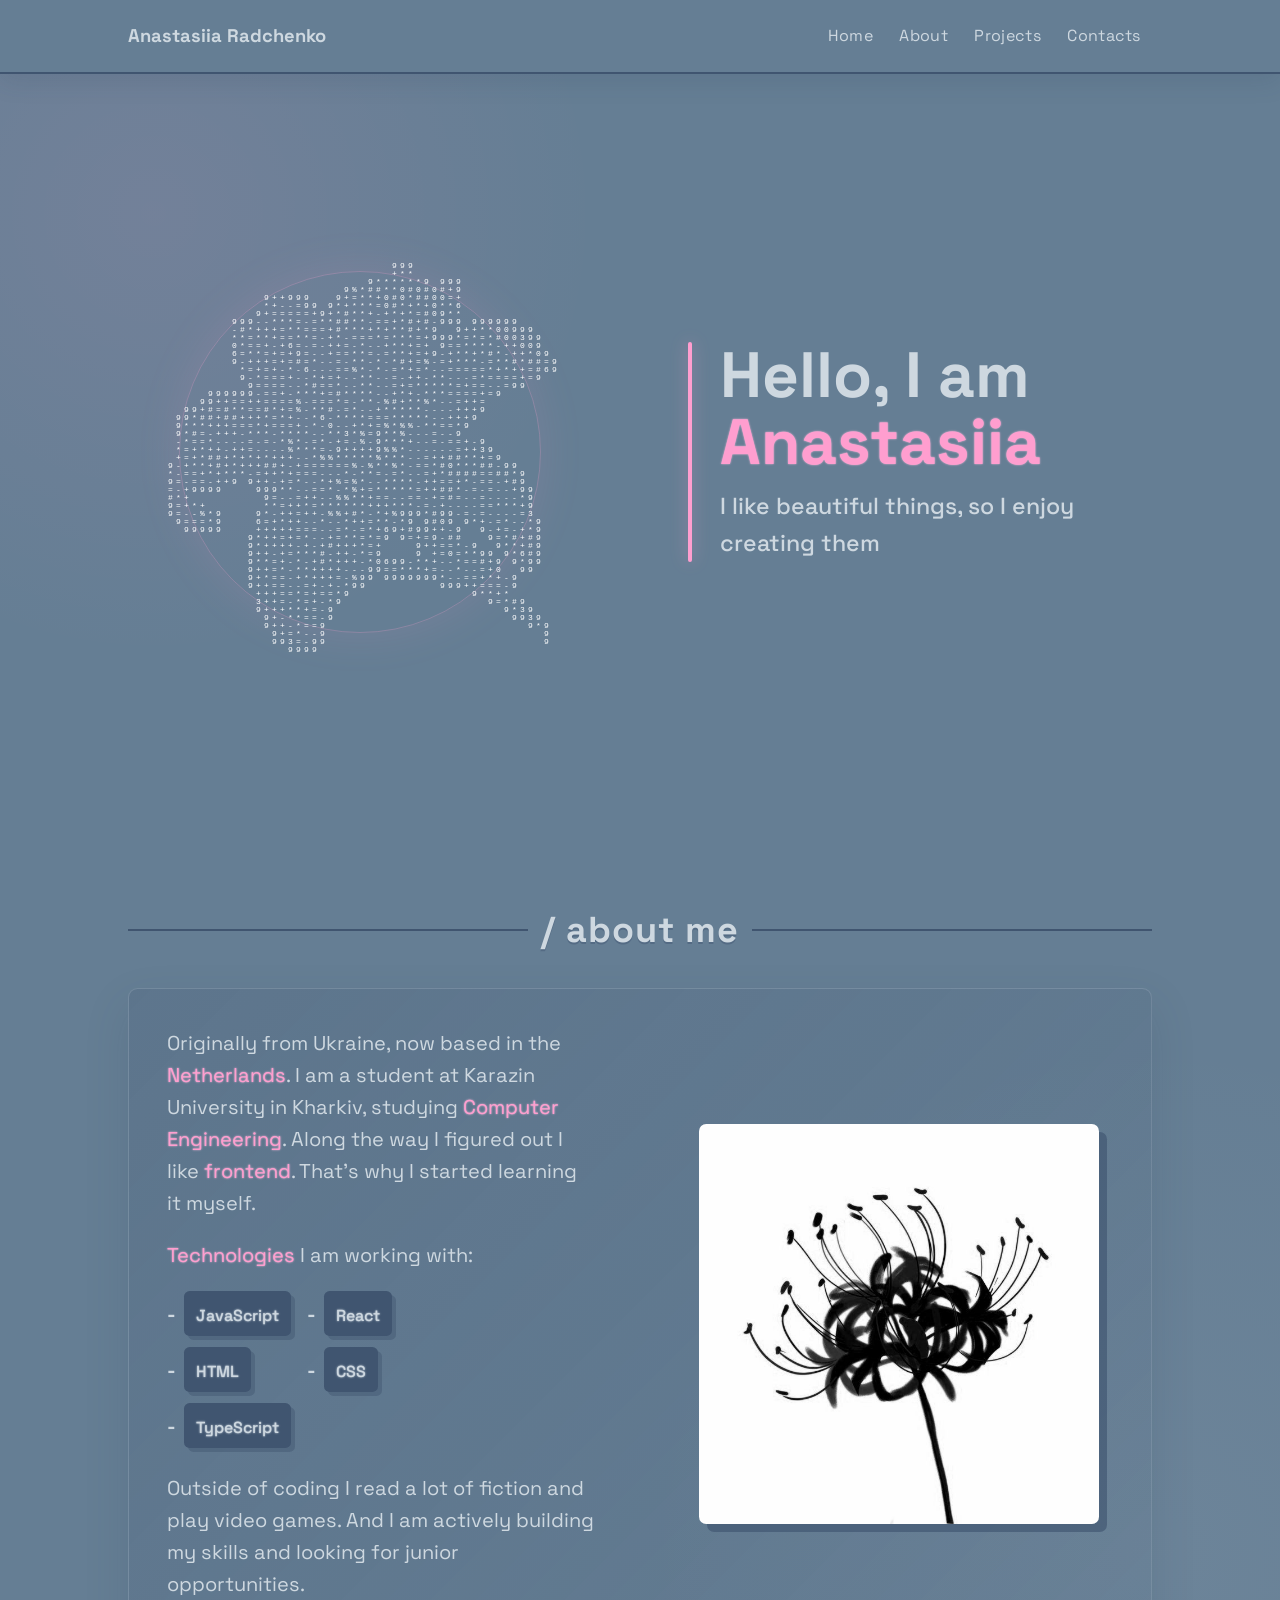
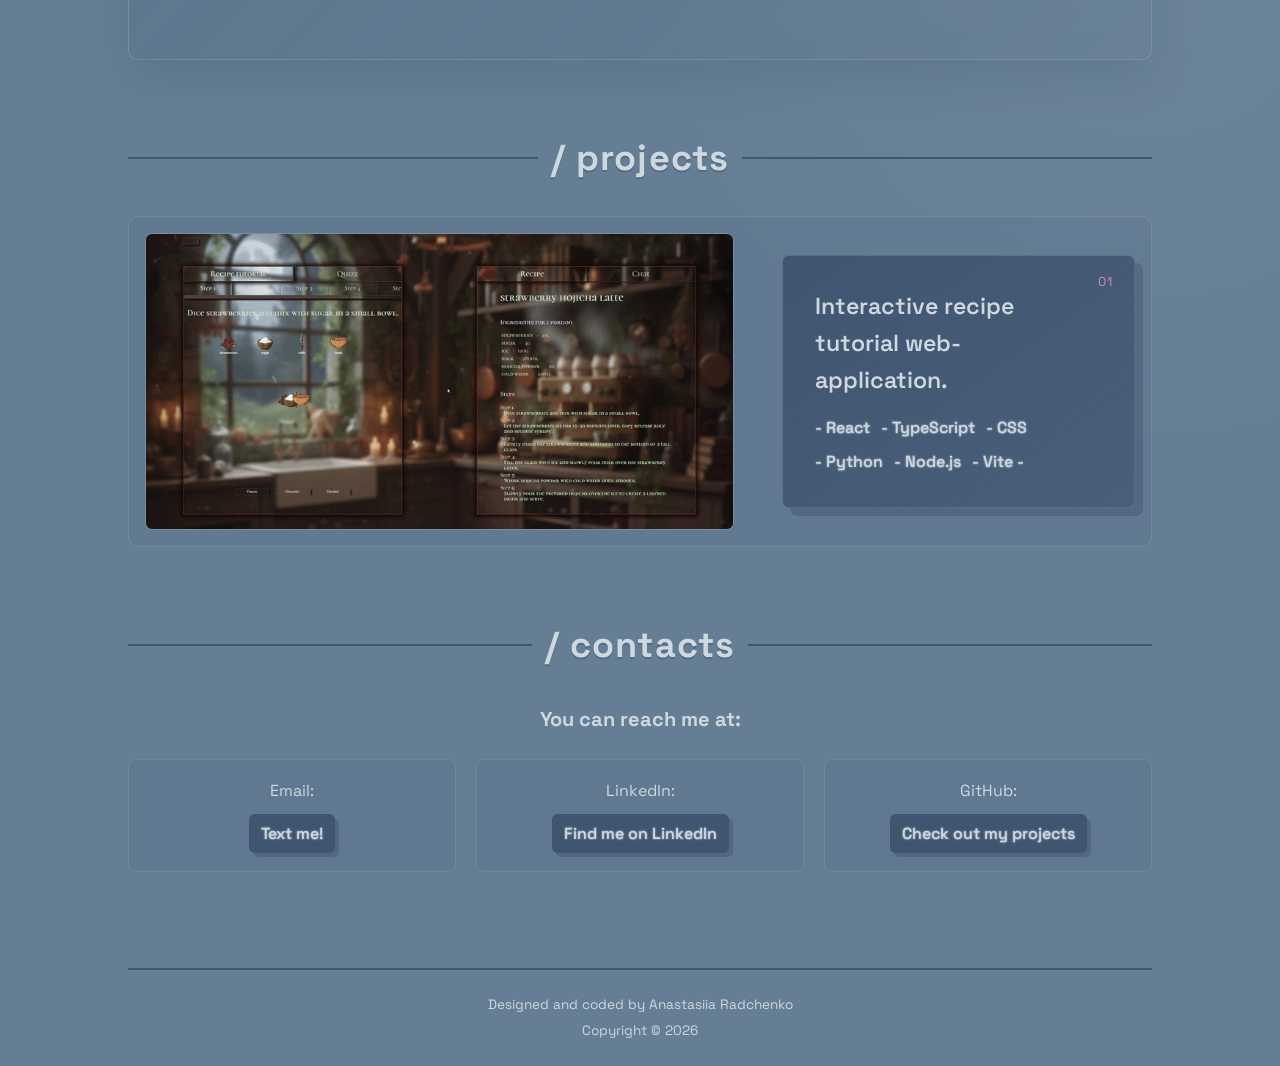
==== commit a6b2d002: "open flower interaction directly on touch" ====
--- a/index.html
+++ b/index.html
@@ -30,9 +30,6 @@
             <div class="home-something">
                 <div class="flower-frame">
                     <canvas id="myCanvas" class="canvas" width="400" height="400" aria-label="A flower made from animated characters"></canvas>
-                    <button class="flower-launch" type="button" aria-haspopup="dialog" aria-controls="flower-dialog">
-                        <span aria-hidden="true">✦</span> Play with the flower
-                    </button>
                 </div>
             </div>
             <div class="home-intro">
--- a/styles.css
+++ b/styles.css
@@ -52,18 +52,15 @@
 
 /* The flower is a quiet preview on small screens; the dialog is the full interaction. */
 .flower-frame{position:relative;display:flex;flex-direction:column;align-items:center;gap:1rem;width:100%}
-.flower-launch{display:none;padding:.65rem 1rem;border:1px solid rgba(206,216,224,.28);border-radius:999px;background:rgba(64,85,112,.5);color:var(--ink);cursor:pointer;box-shadow:3px 3px 0 rgba(64,85,112,.45);transition:transform .2s ease,background-color .2s ease}
-.flower-launch:hover,.flower-launch:focus-visible{transform:translateY(-2px);background:var(--deep-blue)}
-.flower-launch span{margin-right:.35rem;color:var(--pink)}
+body.dialog-open{overflow:hidden}
 .flower-dialog{width:min(92vw,700px);padding:0;border:0;border-radius:.75rem;background:transparent;color:var(--ink)}
 .flower-dialog::backdrop{background:rgba(30,42,58,.78);backdrop-filter:blur(5px)}
 .dialog-card{padding:clamp(1.25rem,4vw,2.5rem);border:1px solid rgba(206,216,224,.2);border-radius:.75rem;background:linear-gradient(145deg,var(--muted-blue),var(--deep-blue));box-shadow:0 24px 80px rgba(30,42,58,.45)}
-.dialog-heading{display:flex;align-items:flex-start;justify-content:space-between;gap:1rem}.eyebrow{margin:0 0 .35rem;color:var(--pink);font-size:.8rem;letter-spacing:.12em;text-transform:uppercase}.dialog-heading h2{max-width:28rem;margin:0;font-size:clamp(1.25rem,3vw,2rem);line-height:1.1}.dialog-close{width:2.25rem;height:2.25rem;padding:0;border:1px solid rgba(206,216,224,.3);border-radius:50%;background:transparent;color:var(--ink);font-size:1.7rem;line-height:1;cursor:pointer}.dialog-close:hover,.dialog-close:focus-visible{background:rgba(206,216,224,.15)}.modal-canvas{display:block;width:min(100%,520px);height:auto;margin:1rem auto 0}.dialog-hint{margin:.75rem 0 0;text-align:center;font-size:.9rem;color:rgba(206,216,224,.78)}
+.dialog-heading{display:flex;align-items:flex-start;justify-content:space-between;gap:1rem}.eyebrow{margin:0 0 .35rem;color:var(--pink);font-size:.8rem;letter-spacing:.12em;text-transform:uppercase}.dialog-heading h2{max-width:28rem;margin:0;font-size:clamp(1.25rem,3vw,2rem);line-height:1.1}.dialog-close{width:2.25rem;height:2.25rem;padding:0;border:1px solid rgba(206,216,224,.3);border-radius:50%;background:transparent;color:var(--ink);font-size:1.7rem;line-height:1;cursor:pointer}.dialog-close:hover,.dialog-close:focus-visible{background:rgba(206,216,224,.15)}.modal-canvas{display:block;width:min(100%,520px);height:auto;margin:1rem auto 0;touch-action:none;user-select:none}.dialog-hint{margin:.75rem 0 0;text-align:center;font-size:.9rem;color:rgba(206,216,224,.78)}
 @media (max-width:800px){
-  .navigation{position:fixed;transition:transform .25s ease}.navigation.nav-hidden{transform:translateY(-105%)}.nav-list{padding:.65rem 0}.home-something{margin-top:1rem}.flower-launch{display:block}.home-something:before{width:min(82vw,360px)}
+  .navigation{position:fixed;transition:transform .25s ease}.navigation.nav-hidden{transform:translateY(-105%)}.nav-list{padding:.65rem 0}.home-something{margin-top:1rem}.home-something:before{width:min(82vw,360px)}
   .home{padding-top:2rem}.about-content{gap:1.5rem}.about-photo{width:min(100%,300px)}.project-card{box-shadow:5px 5px 0 rgba(64,85,112,.45)}
 }
 @media (max-width:520px){.nav-list .name a{font-size:1rem}.nav-list a{font-size:.82rem}.app{padding-top:6.5rem}.home h1{font-size:clamp(2rem,10vw,3rem)}.canvas{width:min(82vw,320px);height:min(82vw,320px)}.contact-list li{padding:1rem .7rem}.dialog-card{padding:1rem}.dialog-hint{font-size:.8rem}}
-@media (hover:hover) and (pointer:fine){.flower-launch{display:none}}
-@media (prefers-reduced-motion:reduce){.flower-launch,.dialog-close,.contact-list li{transition:none}.flower-dialog::backdrop{backdrop-filter:none}}
+@media (prefers-reduced-motion:reduce){.dialog-close,.contact-list li{transition:none}.flower-dialog::backdrop{backdrop-filter:none}}
 @media (prefers-reduced-motion:reduce){.navigation{transition:none}}
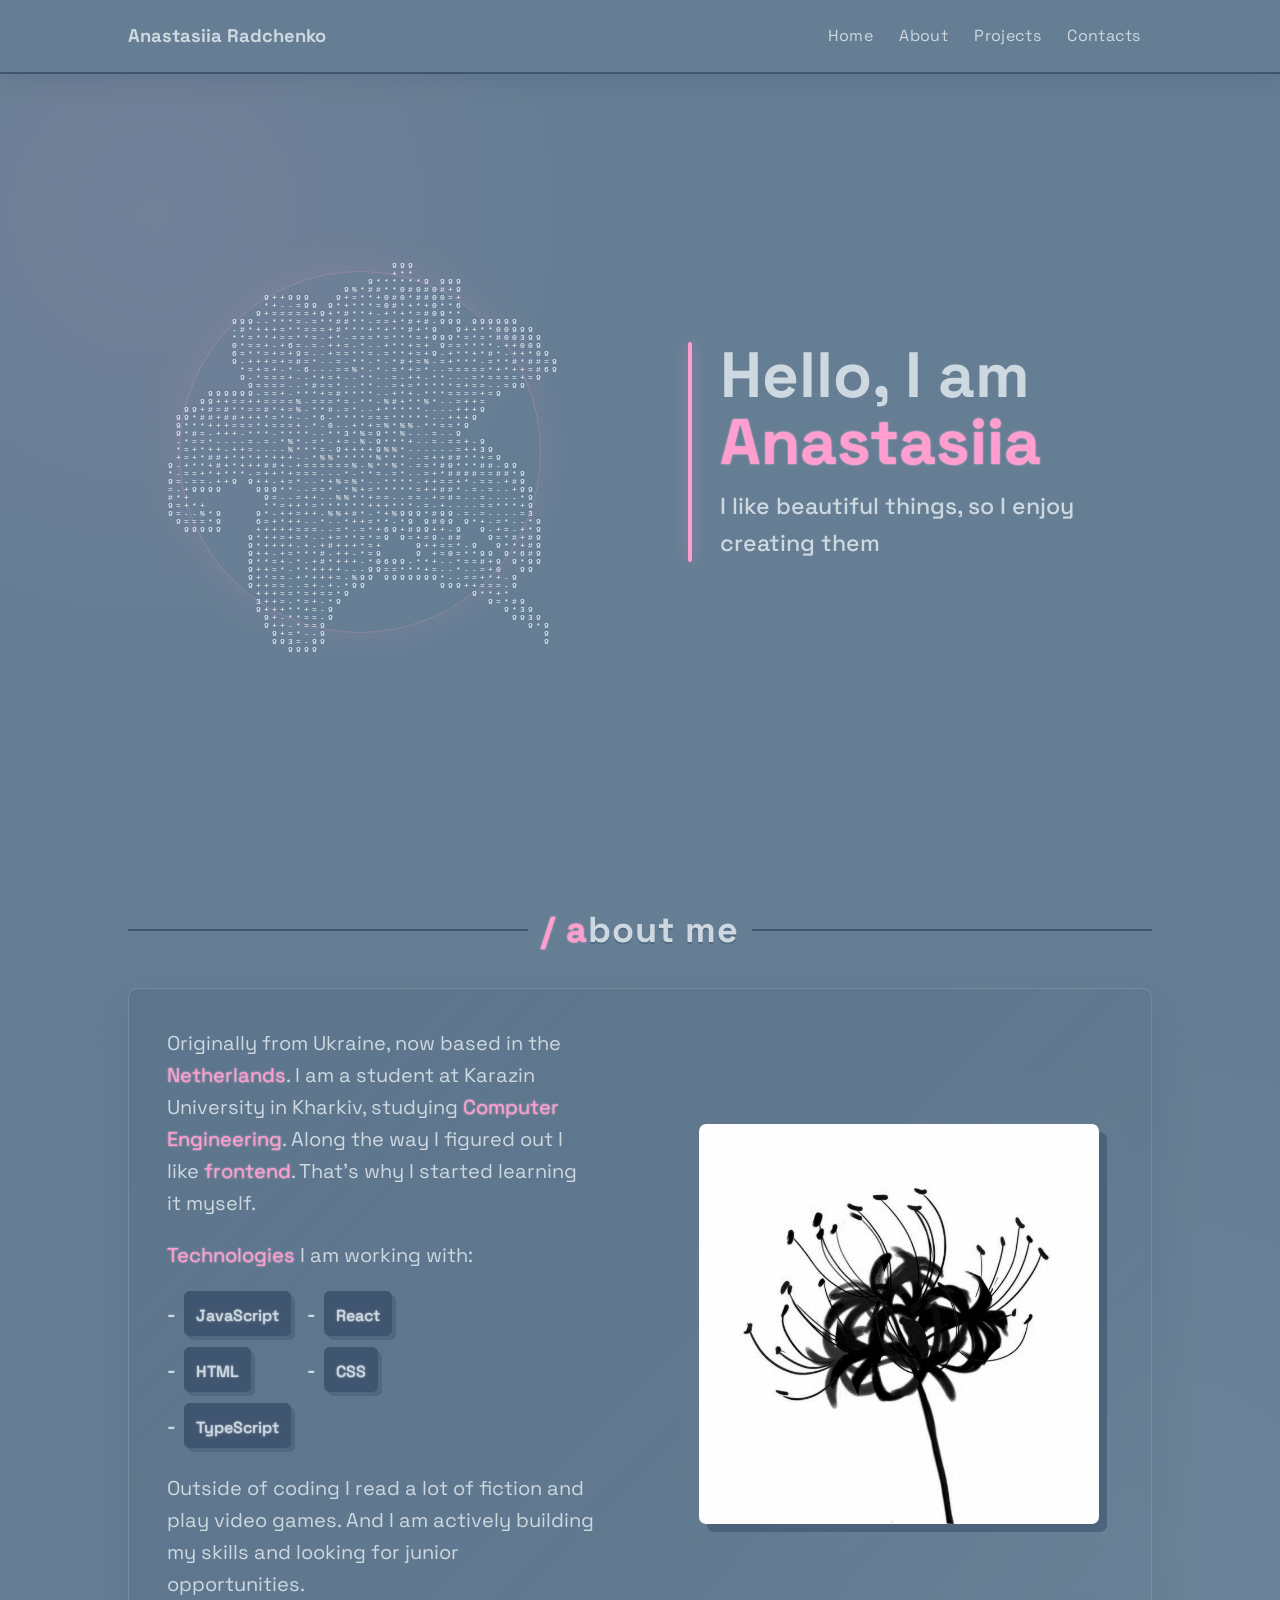
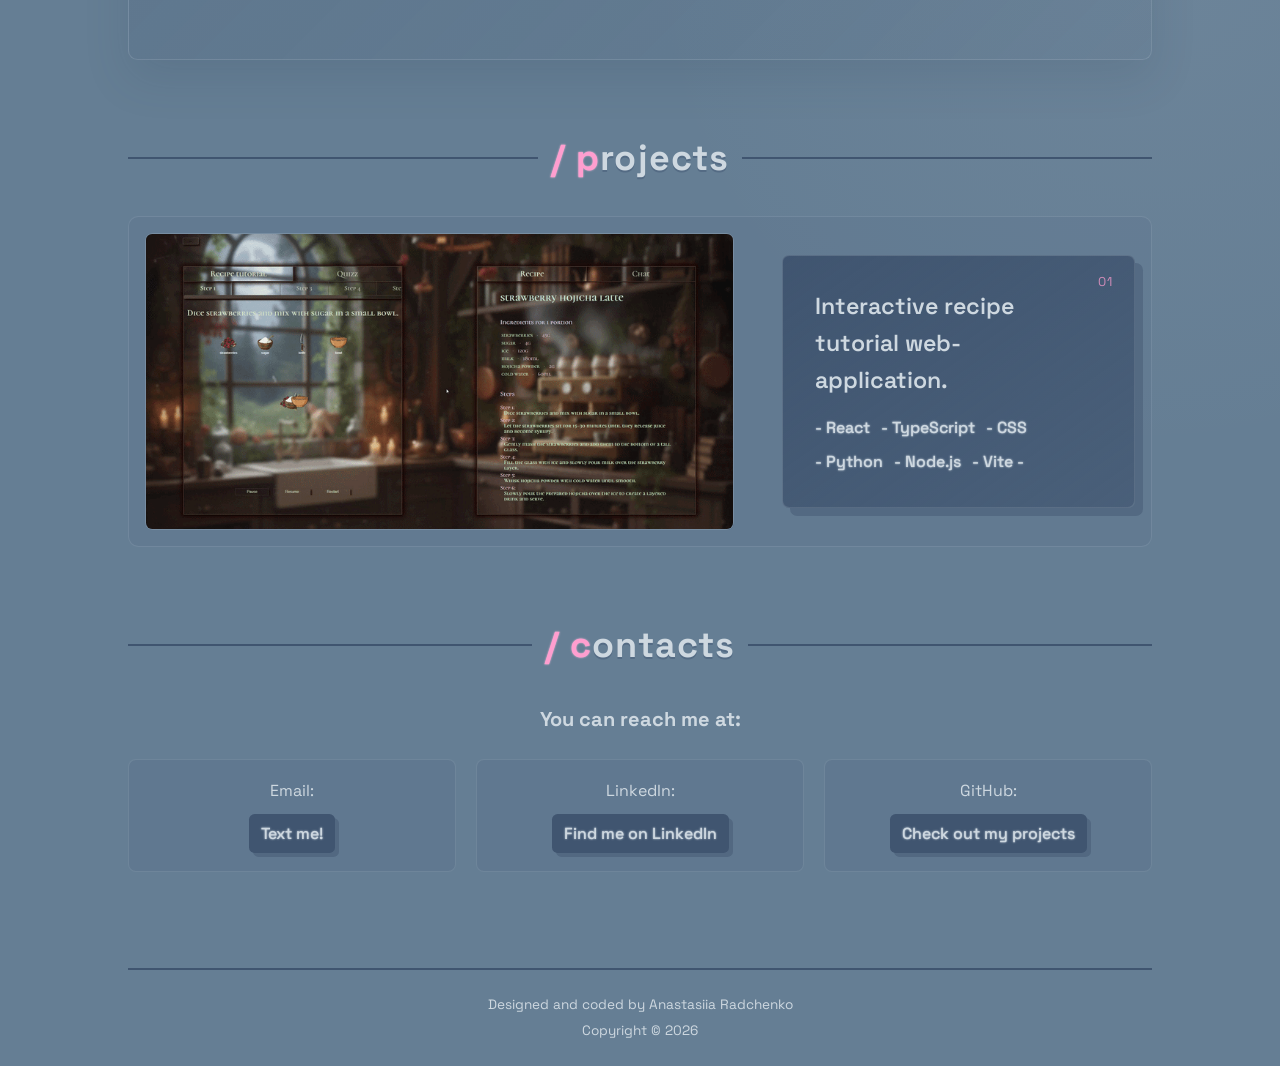
==== commit 3e278c61: "highlight section title prefixes" ====
--- a/index.html
+++ b/index.html
@@ -40,7 +40,7 @@
 
         <section id="about" class="about" aria-labelledby="about-title">
             <div class="section-name">
-                <h2 id="about-title">/ about me</h2>
+                <h2 id="about-title"><span class="section-prefix">/ a</span>bout me</h2>
             </div>
             <div class="about-content">
                 <div class="about-text">
@@ -65,7 +65,7 @@
 
         <section id="projects" class="projects" aria-labelledby="projects-title">
             <div class="section-name">
-                <h2 id="projects-title">/ projects</h2>
+                <h2 id="projects-title"><span class="section-prefix">/ p</span>rojects</h2>
             </div>
             <div class="card-container">
                 <div class="media-carousel">
@@ -89,7 +89,7 @@
 
         <section id="contacts" class="contacts" aria-labelledby="contacts-title">
             <div class="section-name">
-                <h2 id="contacts-title">/ contacts</h2>
+                <h2 id="contacts-title"><span class="section-prefix">/ c</span>ontacts</h2>
             </div>
             <div class="contact-info">
                 <h3>You can reach me at:</h3>
--- a/styles.css
+++ b/styles.css
@@ -43,7 +43,7 @@
 .home-something{position:relative}.home-something:before{content:'';position:absolute;width:min(78%,360px);aspect-ratio:1;border:1px solid rgba(255,158,207,.25);border-radius:50%;box-shadow:0 0 45px rgba(255,158,207,.12);pointer-events:none}
 .canvas{position:relative;z-index:1}
 .section-name h2{color:var(--ink);letter-spacing:.03em;text-shadow:0 2px 0 rgba(64,85,112,.45)}
-.section-name h2:first-letter{color:var(--pink)}
+.section-prefix{color:var(--pink);text-shadow:0 0 2px rgb(255,187,221)}
 .tech-span,.contact-action{transition:transform .25s ease,background-color .25s ease,box-shadow .25s ease}.tech-span:hover{transform:translate(-2px,-2px);background:rgb(73,96,124);box-shadow:6px 6px 0 rgba(64,85,112,.45)}
 .card-container{padding:1rem;border:1px solid rgba(206,216,224,.14);border-radius:.65rem;background:rgba(64,85,112,.08)}
 .media-button{overflow:hidden}.project-media{border:1px solid rgba(206,216,224,.2)}
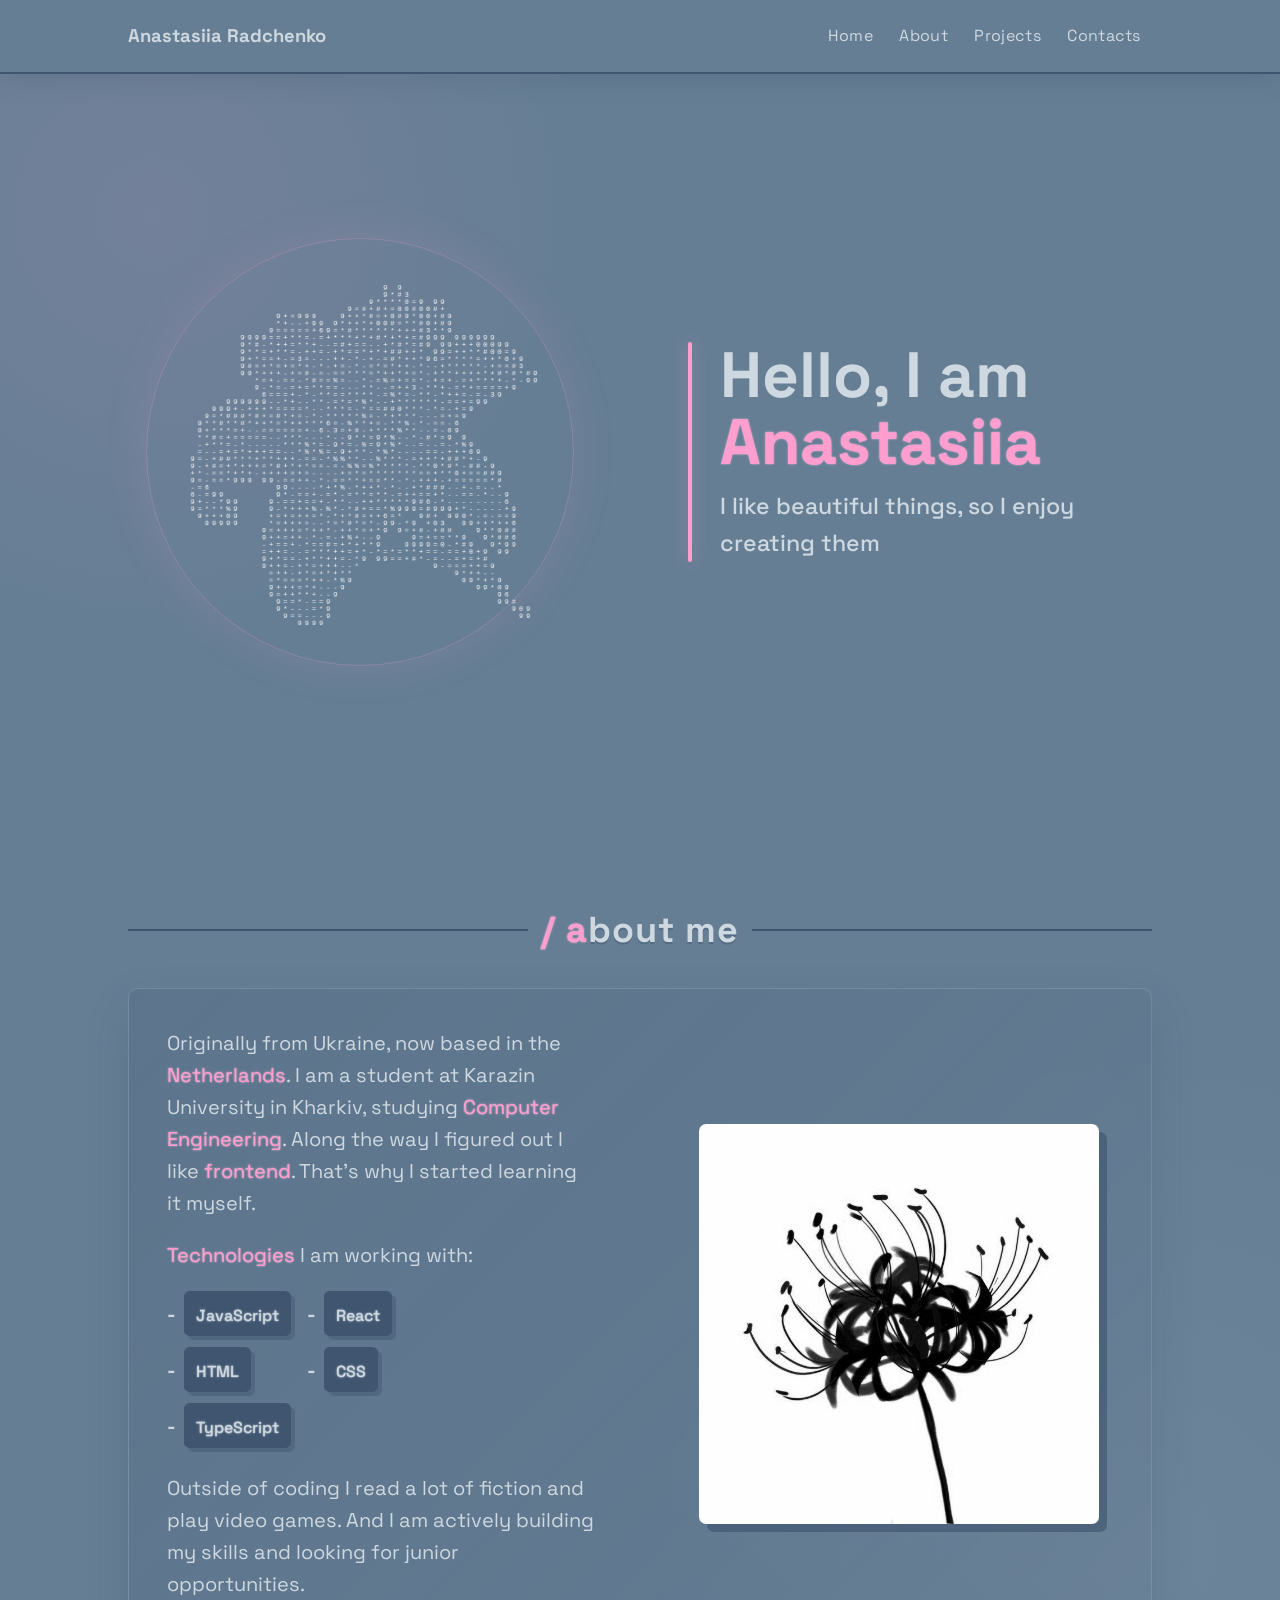
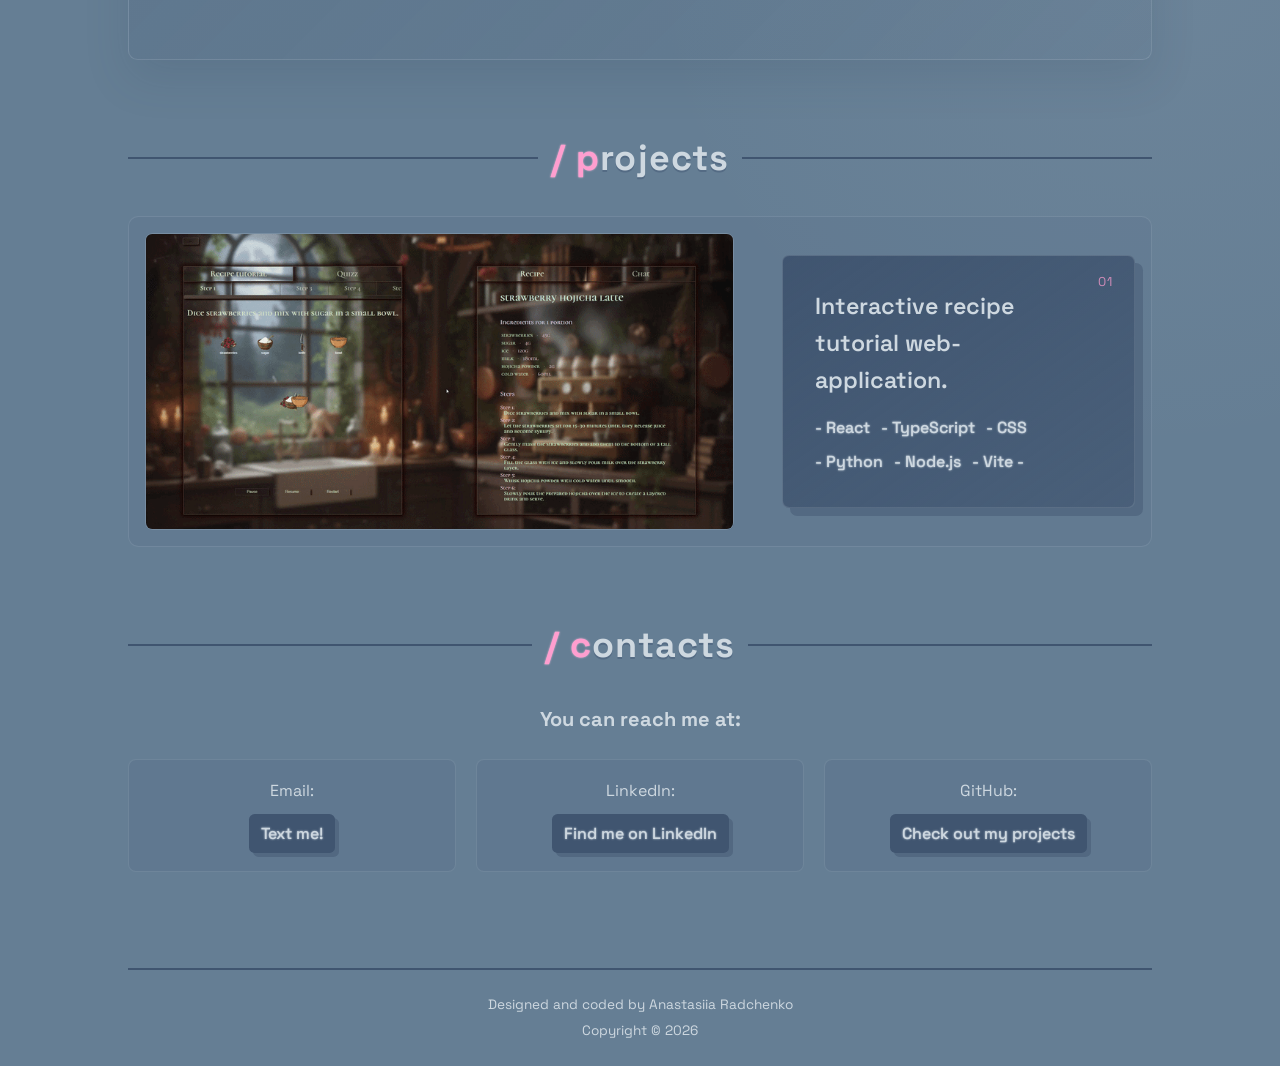
==== commit fb5ced32: "add breathing room around flower animation" ====
--- a/index.html
+++ b/index.html
@@ -29,7 +29,7 @@
         <section class="home" id="home" aria-labelledby="home-title">
             <div class="home-something">
                 <div class="flower-frame">
-                    <canvas id="myCanvas" class="canvas" width="400" height="400" aria-label="A flower made from animated characters"></canvas>
+                    <canvas id="myCanvas" class="canvas" width="520" height="520" aria-label="A flower made from animated characters"></canvas>
                 </div>
             </div>
             <div class="home-intro">
@@ -118,7 +118,7 @@
                 </div>
                 <button class="dialog-close" type="button" aria-label="Close flower interaction">×</button>
             </div>
-            <canvas id="flower-modal-canvas" class="modal-canvas" width="520" height="520" aria-label="Interactive animated flower"></canvas>
+            <canvas id="flower-modal-canvas" class="modal-canvas" width="640" height="640" aria-label="Interactive animated flower"></canvas>
             <p class="dialog-hint">On touch devices, drag a finger through the characters.</p>
         </div>
     </dialog>
--- a/styles.css
+++ b/styles.css
@@ -40,7 +40,7 @@
 body{background:radial-gradient(circle at 12% 8%,rgba(255,158,207,.09),transparent 28rem),radial-gradient(circle at 90% 58%,rgba(206,216,224,.07),transparent 32rem),var(--muted-blue)}
 .navigation{box-shadow:0 8px 24px rgba(44,61,82,.12)}
 .nav-list a{letter-spacing:.02em}.nav-list .name a{letter-spacing:0}
-.home-something{position:relative}.home-something:before{content:'';position:absolute;width:min(78%,360px);aspect-ratio:1;border:1px solid rgba(255,158,207,.25);border-radius:50%;box-shadow:0 0 45px rgba(255,158,207,.12);pointer-events:none}
+.home-something{position:relative}.home-something:before{content:'';position:absolute;width:min(92%,520px);aspect-ratio:1;border:1px solid rgba(255,158,207,.25);border-radius:50%;box-shadow:0 0 45px rgba(255,158,207,.12);pointer-events:none}
 .canvas{position:relative;z-index:1}
 .section-name h2{color:var(--ink);letter-spacing:.03em;text-shadow:0 2px 0 rgba(64,85,112,.45)}
 .section-prefix{color:var(--pink);text-shadow:0 0 2px rgb(255,187,221)}
@@ -48,17 +48,17 @@
 .card-container{padding:1rem;border:1px solid rgba(206,216,224,.14);border-radius:.65rem;background:rgba(64,85,112,.08)}
 .media-button{overflow:hidden}.project-media{border:1px solid rgba(206,216,224,.2)}
 .contact-list li{padding:1.15rem .85rem;border:1px solid rgba(206,216,224,.12);border-radius:.5rem;background:rgba(64,85,112,.12);transition:transform .25s ease,background-color .25s ease}.contact-list li:hover{transform:translateY(-3px);background:rgba(64,85,112,.22)}
-@media (max-width:800px){.home-something:before{width:min(78%,360px)}.card-container{padding:.5rem}.contact-list li:hover{transform:none}}
+@media (max-width:800px){.home-something:before{width:min(92vw,360px)}.card-container{padding:.5rem}.contact-list li:hover{transform:none}}
 
 /* The flower is a quiet preview on small screens; the dialog is the full interaction. */
-.flower-frame{position:relative;display:flex;flex-direction:column;align-items:center;gap:1rem;width:100%}
+.flower-frame{position:relative;display:flex;flex-direction:column;align-items:center;gap:1rem;width:100%;max-width:520px}
 body.dialog-open{overflow:hidden}
 .flower-dialog{width:min(92vw,700px);padding:0;border:0;border-radius:.75rem;background:transparent;color:var(--ink)}
 .flower-dialog::backdrop{background:rgba(30,42,58,.78);backdrop-filter:blur(5px)}
 .dialog-card{padding:clamp(1.25rem,4vw,2.5rem);border:1px solid rgba(206,216,224,.2);border-radius:.75rem;background:linear-gradient(145deg,var(--muted-blue),var(--deep-blue));box-shadow:0 24px 80px rgba(30,42,58,.45)}
 .dialog-heading{display:flex;align-items:flex-start;justify-content:space-between;gap:1rem}.eyebrow{margin:0 0 .35rem;color:var(--pink);font-size:.8rem;letter-spacing:.12em;text-transform:uppercase}.dialog-heading h2{max-width:28rem;margin:0;font-size:clamp(1.25rem,3vw,2rem);line-height:1.1}.dialog-close{width:2.25rem;height:2.25rem;padding:0;border:1px solid rgba(206,216,224,.3);border-radius:50%;background:transparent;color:var(--ink);font-size:1.7rem;line-height:1;cursor:pointer}.dialog-close:hover,.dialog-close:focus-visible{background:rgba(206,216,224,.15)}.modal-canvas{display:block;width:min(100%,520px);height:auto;margin:1rem auto 0;touch-action:none;user-select:none}.dialog-hint{margin:.75rem 0 0;text-align:center;font-size:.9rem;color:rgba(206,216,224,.78)}
 @media (max-width:800px){
-  .navigation{position:fixed;transition:transform .25s ease}.navigation.nav-hidden{transform:translateY(-105%)}.nav-list{padding:.65rem 0}.home-something{margin-top:1rem}.home-something:before{width:min(82vw,360px)}
+  .navigation{position:fixed;transition:transform .25s ease}.navigation.nav-hidden{transform:translateY(-105%)}.nav-list{padding:.65rem 0}.home-something{margin-top:1rem}.home-something:before{width:min(92vw,360px)}
   .home{padding-top:2rem}.about-content{gap:1.5rem}.about-photo{width:min(100%,300px)}.project-card{box-shadow:5px 5px 0 rgba(64,85,112,.45)}
 }
 @media (max-width:520px){.nav-list .name a{font-size:1rem}.nav-list a{font-size:.82rem}.app{padding-top:6.5rem}.home h1{font-size:clamp(2rem,10vw,3rem)}.canvas{width:min(82vw,320px);height:min(82vw,320px)}.contact-list li{padding:1rem .7rem}.dialog-card{padding:1rem}.dialog-hint{font-size:.8rem}}
